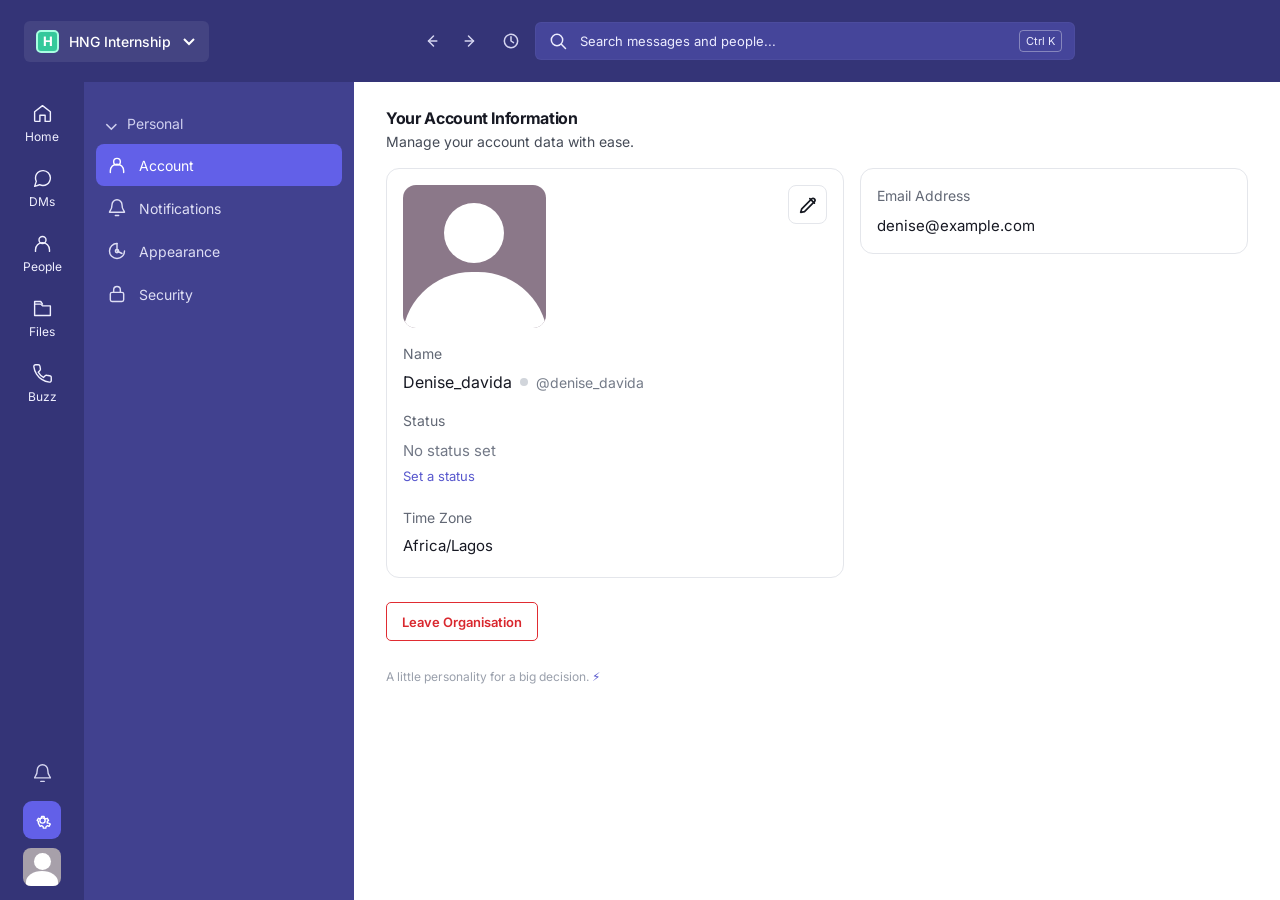
==== index.html @ d16eaf9d "Initial commit" ====
<!doctype html>
<html lang="en">
  <head>
    <meta charset="UTF-8" />
    <meta name="viewport" content="width=device-width, initial-scale=1.0" />
    <meta name="theme-color" content="#343477" />
    <title>Zedu — Account Settings</title>
    <link rel="stylesheet" href="style.css" />
  </head>
  <body>
    <div class="app-shell">
      <header class="topbar">
        <button class="workspace-switch" aria-label="Switch workspace">
          <span class="workspace-mark">H</span>
          <span>HNG Internship</span>
          <svg viewBox="0 0 16 16" aria-hidden="true">
            <path d="m3 6 5 5 5-5" />
          </svg>
        </button>
        <div class="topbar-tools">
          <button class="icon-button history-button" aria-label="Back">
            <svg viewBox="0 0 24 24">
              <path d="m15 18-6-6 6-6" />
              <path d="M9 12h10" />
            </svg>
          </button>
          <button class="icon-button history-button" aria-label="Forward">
            <svg viewBox="0 0 24 24">
              <path d="m9 18 6-6-6-6" />
              <path d="M15 12H5" />
            </svg>
          </button>
          <button
            class="icon-button history-button"
            aria-label="Recent activity"
          >
            <svg viewBox="0 0 24 24">
              <circle cx="12" cy="12" r="8" />
              <path d="M12 7v5l3 2" />
            </svg>
          </button>
          <button class="search-bar" aria-label="Search messages and people">
            <svg viewBox="0 0 24 24" aria-hidden="true">
              <circle cx="10.8" cy="10.8" r="6.8" />
              <path d="m16 16 5 5" />
            </svg>
            <span>Search messages and people...</span><kbd>Ctrl K</kbd>
          </button>
        </div>
      </header>

      <div class="workspace">
        <nav class="rail" aria-label="Main navigation">
          <div class="rail-primary">
            <button class="rail-item">
              <svg viewBox="0 0 24 24">
                <path
                  d="m3 10 9-7 9 7v10a1 1 0 0 1-1 1h-5v-7H9v7H4a1 1 0 0 1-1-1z"
                /></svg
              ><span>Home</span>
            </button>
            <button class="rail-item">
              <svg viewBox="0 0 24 24">
                <path
                  d="M21 11.5a8.4 8.4 0 0 1-.9 3.8 8.5 8.5 0 0 1-7.6 4.7 8.4 8.4 0 0 1-3.8-.9L3 21l1.9-5.7a8.4 8.4 0 0 1-.9-3.8 8.5 8.5 0 0 1 4.7-7.6 8.4 8.4 0 0 1 3.8-.9h.5a8.5 8.5 0 0 1 8 8z"
                /></svg
              ><span>DMs</span>
            </button>
            <button class="rail-item">
              <svg viewBox="0 0 24 24">
                <circle cx="12" cy="8" r="4" />
                <path d="M4 21v-2a8 8 0 0 1 16 0v2" /></svg
              ><span>People</span>
            </button>
            <button class="rail-item">
              <svg viewBox="0 0 24 24">
                <path d="M3 7h7l2 2h9v11H3z" />
                <path d="M3 7V4h7l2 3" /></svg
              ><span>Files</span>
            </button>
            <button class="rail-item">
              <svg viewBox="0 0 24 24">
                <path
                  d="M22 16.9v3a2 2 0 0 1-2.2 2 19.8 19.8 0 0 1-8.6-3.1 19.4 19.4 0 0 1-6-6A19.8 19.8 0 0 1 2.1 4.2 2 2 0 0 1 4.1 2h3a2 2 0 0 1 2 1.7l.5 3a2 2 0 0 1-.6 1.9L7.1 10.5a16 16 0 0 0 6 6l1.9-1.9a2 2 0 0 1 1.9-.6l3 .5a2 2 0 0 1 2.1 2.4z"
                /></svg
              ><span>Buzz</span>
            </button>
          </div>
          <div class="rail-bottom">
            <button class="rail-icon" aria-label="Notifications">
              <svg viewBox="0 0 24 24">
                <path d="M18 8a6 6 0 0 0-12 0c0 7-3 7-3 9h18c0-2-3-2-3-9" />
                <path d="M10 21h4" />
              </svg>
            </button>
            <button class="rail-icon selected" aria-label="Settings">
              <svg viewBox="0 0 24 24">
                <circle cx="12" cy="12" r="3" />
                <path
                  d="m19.4 15 .1.1 1.4 1.1-1.4 2.4-1.7-.7a8 8 0 0 1-1.7 1l-.3 1.8h-2.8l-.3-1.8a8 8 0 0 1-1.7-1l-1.7.7-1.4-2.4L7.3 15a8 8 0 0 1 0-2l-1.4-1.1 1.4-2.4 1.7.7a8 8 0 0 1 1.7-1l.3-1.8h2.8l.3 1.8a8 8 0 0 1 1.7 1l1.7-.7 1.4 2.4-1.4 1.1a8 8 0 0 1-.1 2z"
                />
              </svg>
            </button>
            <button class="rail-avatar" aria-label="Your profile">
              <span class="avatar-head"></span><span class="avatar-body"></span>
            </button>
          </div>
        </nav>

        <aside class="settings-sidebar">
          <div class="settings-category">
            <span class="chevron">⌄</span> Personal
          </div>
          <button class="settings-link active">
            <svg viewBox="0 0 24 24">
              <circle cx="12" cy="8" r="4" />
              <path d="M4 21v-2a8 8 0 0 1 16 0v2" /></svg
            >Account
          </button>
          <button class="settings-link">
            <svg viewBox="0 0 24 24">
              <path d="M18 8a6 6 0 0 0-12 0c0 7-3 7-3 9h18c0-2-3-2-3-9" />
              <path d="M10 21h4" /></svg
            >Notifications
          </button>
          <button class="settings-link">
            <svg viewBox="0 0 24 24">
              <path d="M12 3a9 9 0 1 0 9 9" />
              <path d="M12 3v9l6 3" />
              <circle cx="12" cy="12" r="2" /></svg
            >Appearance
          </button>
          <button class="settings-link">
            <svg viewBox="0 0 24 24">
              <rect x="4" y="10" width="16" height="11" rx="2" />
              <path d="M8 10V7a4 4 0 0 1 8 0v3" /></svg
            >Security
          </button>
        </aside>

        <main class="main-content">
          <div class="page-heading">
            <h1>Your Account Information</h1>
            <p>Manage your account data with ease.</p>
          </div>

          <div class="account-grid">
            <section class="account-card">
              <button class="edit-button" aria-label="Edit profile">
                <svg viewBox="0 0 24 24">
                  <path d="m14 5 5 5" />
                  <path
                    d="M4 20l4.2-.8L19 8.4a2.1 2.1 0 0 0-3-3L5.2 16.2 4 20z"
                  />
                </svg>
              </button>
              <div
                class="profile-placeholder"
                aria-label="Profile picture placeholder"
              >
                <span class="placeholder-head"></span
                ><span class="placeholder-body"></span>
              </div>
              <div class="field-label">Name</div>
              <div class="display-name">
                Denise_davida <span class="status-dot"></span>
                <span class="handle">@denise_davida</span>
              </div>
              <div class="field-label status-label">Status</div>
              <div class="muted-value">No status set</div>
              <button class="text-link">Set a status</button>
              <div class="field-label timezone-label">Time Zone</div>
              <div class="display-value">Africa/Lagos</div>
            </section>
            <section class="email-card">
              <div class="field-label">Email Address</div>
              <div class="display-value">denise@example.com</div>
            </section>
          </div>

          <button class="leave-trigger" id="leaveTrigger">
            Leave Organisation
          </button>
          <p class="prototype-note">
            A little personality for a big decision. <span>⚡</span>
          </p>
        </main>
      </div>
    </div>

    <div class="modal-backdrop" id="leaveBackdrop" hidden>
      <section
        class="leave-modal"
        role="dialog"
        aria-modal="true"
        aria-labelledby="modalTitle"
        aria-describedby="modalDescription"
      >
        <header class="modal-header">
          <h2 id="modalTitle">Leave Organisation</h2>
          <button class="modal-close" id="modalClose" aria-label="Close dialog">
            ×
          </button>
        </header>
        <div class="modal-content">
          <div class="modal-bell-stage">
            <div class="bell-aura"></div>
            <div
              class="bell-character sad"
              id="modalBell"
              aria-label="Sad Zedu bell mascot"
            >
              <span class="bell-arm arm-left"></span>
              <span class="bell-arm arm-right"></span>
              <svg
                class="bell-svg"
                viewBox="0 0 120 124"
                role="img"
                aria-label="Purple bell with a white lightning bolt"
              >
                <defs>
                  <linearGradient id="bellShade" x1="0" y1="0" x2="1" y2="1">
                    <stop offset="0" stop-color="#7775F0" />
                    <stop offset="1" stop-color="#4A49B8" />
                  </linearGradient>
                </defs>
                <path
                  class="bell-body"
                  d="M60 12C41 12 30 26 30 47v17c0 9-6 18-15 24-3 3-1 8 4 8h82c5 0 7-5 4-8-9-6-15-15-15-24V47C90 26 79 12 60 12Z"
                  fill="url(#bellShade)"
                />
                <path
                  d="M46 99h28c-1 10-7 14-14 14s-13-4-14-14Z"
                  fill="#5757CD"
                />
                <path d="m66 28-21 32h15l-6 23 23-35H61Z" fill="#fff" />
                <g class="face">
                  <path
                    class="brow brow-left"
                    d="M38 46q7 0 14-7"
                    fill="none"
                    stroke="#29265C"
                    stroke-width="3.6"
                    stroke-linecap="round"
                  />
                  <path
                    class="brow brow-right"
                    d="M68 39q7 7 14 7"
                    fill="none"
                    stroke="#29265C"
                    stroke-width="3.6"
                    stroke-linecap="round"
                  />
                  <ellipse
                    class="eye eye-left"
                    cx="45"
                    cy="55"
                    rx="6.5"
                    ry="8"
                    fill="#fff"
                  />
                  <ellipse
                    class="eye eye-right"
                    cx="75"
                    cy="55"
                    rx="6.5"
                    ry="8"
                    fill="#fff"
                  />
                  <circle
                    class="pupil pupil-left"
                    cx="46"
                    cy="57"
                    r="3"
                    fill="#29265C"
                  />
                  <circle
                    class="pupil pupil-right"
                    cx="76"
                    cy="57"
                    r="3"
                    fill="#29265C"
                  />
                  <circle cx="47" cy="55" r="1.3" fill="#fff" />
                  <circle cx="77" cy="55" r="1.3" fill="#fff" />
                  <ellipse
                    class="cheek cheek-left"
                    cx="34"
                    cy="65"
                    rx="5.5"
                    ry="3"
                    fill="#F7A4BD"
                    opacity=".85"
                  />
                  <ellipse
                    class="cheek cheek-right"
                    cx="86"
                    cy="65"
                    rx="5.5"
                    ry="3"
                    fill="#F7A4BD"
                    opacity=".85"
                  />
                  <path
                    class="mouth"
                    d="M53 75 Q60 67 67 75"
                    fill="none"
                    stroke="#29265C"
                    stroke-width="3"
                    stroke-linecap="round"
                  />
                  <path
                    class="tear tear-left"
                    d="M35 61q-5 7 0 10 5-3 0-10Z"
                    fill="#8DE2FF"
                    opacity="0"
                  />
                  <path
                    class="tear tear-right"
                    d="M85 61q-5 7 0 10 5-3 0-10Z"
                    fill="#8DE2FF"
                    opacity="0"
                  />
                </g>
              </svg>
            </div>
            <div class="bell-caption" id="bellCaption">
              Wait… don't go just yet? 🥺
            </div>
          </div>
          <p class="confirmation-copy" id="modalDescription">
            Are you sure you want to leave <strong>HNG Internship</strong>? You
            will lose:
          </p>
          <ul class="consequence-list">
            <li>
              <span class="check-circle">✓</span>Access to this organisation.
            </li>
            <li><span class="check-circle">✓</span>All your chats history.</li>
          </ul>
          <div class="warning-note">
            <strong>Note:</strong> This action cannot be undone.
          </div>
        </div>
        <footer class="modal-actions">
          <button class="cancel-button" id="cancelLeave">Cancel</button>
          <button class="confirm-leave-button" id="confirmLeave">
            Leave Organisation
          </button>
        </footer>
      </section>
    </div>

    <div class="celebration" id="celebration" aria-live="polite" hidden>
      <div class="celebration-card">
        <div
          class="celebration-character bell-character happy"
          id="happyBell"
          aria-hidden="true"
        >
          <span class="bell-arm arm-left"></span>
          <span class="bell-arm arm-right"></span>
          <svg class="bell-svg" viewBox="0 0 120 124">
            <path
              class="bell-body"
              d="M60 12C41 12 30 26 30 47v17c0 9-6 18-15 24-3 3-1 8 4 8h82c5 0 7-5 4-8-9-6-15-15-15-24V47C90 26 79 12 60 12Z"
              fill="#5757CD"
            />
            <path d="M46 99h28c-1 10-7 14-14 14s-13-4-14-14Z" fill="#4544A8" />
            <path d="m66 28-21 32h15l-6 23 23-35H61Z" fill="#fff" />
            <g class="face">
              <path
                class="brow brow-left"
                d="M38 48q7-7 14-1"
                fill="none"
                stroke="#29265C"
                stroke-width="3.6"
                stroke-linecap="round"
              />
              <path
                class="brow brow-right"
                d="M68 47q7-6 14 1"
                fill="none"
                stroke="#29265C"
                stroke-width="3.6"
                stroke-linecap="round"
              />
              <path
                class="eye eye-left"
                d="M39 56q6-10 12 0"
                fill="none"
                stroke="#29265C"
                stroke-width="3.8"
                stroke-linecap="round"
              />
              <path
                class="eye eye-right"
                d="M69 56q6-10 12 0"
                fill="none"
                stroke="#29265C"
                stroke-width="3.8"
                stroke-linecap="round"
              />
              <circle cx="34" cy="65" r="4" fill="#F7A4BD" />
              <circle cx="86" cy="65" r="4" fill="#F7A4BD" />
              <path
                class="mouth"
                d="M51 68q9 11 18 0"
                fill="none"
                stroke="#29265C"
                stroke-width="3"
                stroke-linecap="round"
              />
            </g>
          </svg>
        </div>
        <div class="celebration-copy">
          <strong id="celebrationTitle">Phew! You're staying!</strong>
          <span id="celebrationSubtitle"
            >The team (and this tiny bell) is glad. 💜</span
          >
        </div>
        <button
          id="dismissCelebration"
          class="dismiss-celebration"
          aria-label="Dismiss message"
        >
          ×
        </button>
      </div>
      <span class="spark spark-one">✦</span
      ><span class="spark spark-two">✧</span
      ><span class="spark spark-three">✦</span>
    </div>

    <div class="toast" id="demoToast" role="status" hidden>
      <span class="toast-icon">⚡</span>
      <span
        ><strong>Prototype only</strong
        ><small>No organisation changes were made.</small></span
      >
      <button id="dismissToast" aria-label="Dismiss notification">×</button>
    </div>

    <script src="script.js"></script>
  </body>
</html>
---- style.css ----
@import url('https://fonts.googleapis.com/css2?family=Inter:wght@400;500;600;650;700;750&display=swap');

:root {
  --navy: #343477;
  --navy-deep: #29295f;
  --side: #41418f;
  --side-active: #6260e8;
  --purple: #5757cd;
  --ink: #171923;
  --muted: #6b7280;
  --line: #e4e6eb;
  --red: #d9272e;
  --green: #35b77c;
}

* { box-sizing: border-box; }
html, body { min-height: 100%; margin: 0; }

body {
  font-family: Inter, ui-sans-serif, system-ui, -apple-system, "Segoe UI", sans-serif;
  color: var(--ink);
  background: #fff;
  font-size: 14px;
}

button { font: inherit; }
button:focus-visible { outline: 3px solid #a5b4fc; outline-offset: 3px; }

.app-shell {
  min-height: 100vh;
  display: flex;
  flex-direction: column;
  overflow: hidden;
}

.topbar {
  height: 82px;
  flex: 0 0 82px;
  display: flex;
  align-items: center;
  gap: 24px;
  padding: 0 24px;
  background: var(--navy);
  color: white;
}

.workspace-switch {
  display: flex;
  align-items: center;
  gap: 10px;
  border: 0;
  color: #fff;
  background: rgba(255,255,255,.08);
  border-radius: 6px;
  padding: 9px 12px;
  min-width: 172px;
  cursor: pointer;
  font-weight: 500;
}

.workspace-switch svg {
  width: 16px;
  height: 16px;
  margin-left: auto;
  fill: none;
  stroke: currentColor;
  stroke-width: 2;
}

.workspace-mark {
  width: 23px;
  height: 23px;
  display: grid;
  place-items: center;
  background: #35c99b;
  border: 2px solid #a9ffe2;
  color: white;
  border-radius: 5px;
  font-weight: 750;
  font-size: 13px;
}

.topbar-tools {
  flex: 1;
  display: flex;
  align-items: center;
  justify-content: center;
  gap: 12px;
  min-width: 0;
}

.icon-button, .rail-icon {
  border: 0;
  background: transparent;
  color: #d5d5f0;
  display: grid;
  place-items: center;
  cursor: pointer;
}

.icon-button { width: 28px; height: 32px; }

.icon-button svg, .search-bar svg {
  width: 20px;
  height: 20px;
  fill: none;
  stroke: currentColor;
  stroke-width: 1.8;
  stroke-linecap: round;
  stroke-linejoin: round;
}

.search-bar {
  display: flex;
  align-items: center;
  gap: 12px;
  height: 38px;
  width: min(540px, 60vw);
  border: 1px solid rgba(255,255,255,.04);
  background: #45459a;
  color: #ececff;
  border-radius: 6px;
  padding: 0 12px;
  text-align: left;
}

.search-bar span { flex: 1; font-size: 13px; }

kbd {
  border: 1px solid rgba(255,255,255,.35);
  border-radius: 4px;
  padding: 3px 6px;
  font: 11px Inter, sans-serif;
  white-space: nowrap;
}

.workspace {
  min-height: calc(100vh - 82px);
  display: grid;
  grid-template-columns: 84px 270px minmax(0, 1fr);
}

.rail {
  display: flex;
  flex-direction: column;
  justify-content: space-between;
  background: var(--navy);
  color: #fff;
  padding: 10px 12px 14px;
}

.rail-primary { display: flex; flex-direction: column; gap: 4px; }

.rail-item {
  border: 0;
  background: transparent;
  color: #f0f0ff;
  border-radius: 9px;
  min-height: 61px;
  padding: 9px 0 7px;
  display: flex;
  flex-direction: column;
  justify-content: center;
  align-items: center;
  gap: 5px;
  cursor: pointer;
  font-size: 12px;
}

.rail-item:hover, .rail-icon:hover { background: rgba(255,255,255,.08); }

.rail-item svg, .rail-icon svg {
  width: 21px;
  height: 21px;
  fill: none;
  stroke: currentColor;
  stroke-width: 1.6;
  stroke-linecap: round;
  stroke-linejoin: round;
}

.rail-bottom {
  display: flex;
  flex-direction: column;
  align-items: center;
  gap: 9px;
}

.rail-icon { width: 38px; height: 38px; border-radius: 9px; }
.rail-icon.selected { background: #6260e8; color: white; }

.rail-avatar {
  width: 38px;
  height: 38px;
  border: 0;
  border-radius: 8px;
  background: #a7a0aa;
  position: relative;
  overflow: hidden;
  cursor: pointer;
}

.avatar-head {
  position: absolute;
  width: 17px;
  height: 17px;
  border-radius: 50%;
  background: #fff;
  top: 5px;
  left: 11px;
}

.avatar-body {
  position: absolute;
  width: 32px;
  height: 22px;
  border-radius: 50% 50% 0 0;
  background: #fff;
  left: 3px;
  bottom: -7px;
}

.settings-sidebar {
  background: var(--side);
  color: #d7d7f0;
  padding: 30px 12px;
}

.settings-category {
  display: flex;
  align-items: center;
  gap: 8px;
  margin: 3px 8px 12px;
  font-size: 14px;
  color: #d0d0ef;
}

.chevron { font-size: 19px; line-height: 12px; }

.settings-link {
  display: flex;
  align-items: center;
  gap: 12px;
  width: 100%;
  height: 42px;
  padding: 0 11px;
  border: 0;
  border-radius: 8px;
  background: transparent;
  color: #dedef4;
  text-align: left;
  cursor: pointer;
  margin-bottom: 1px;
}

.settings-link svg {
  width: 20px;
  height: 20px;
  fill: none;
  stroke: currentColor;
  stroke-width: 1.7;
  stroke-linecap: round;
  stroke-linejoin: round;
}

.settings-link.active { color: #fff; background: var(--side-active); }
.settings-link:not(.active):hover { background: rgba(255,255,255,.08); }

.main-content {
  position: relative;
  padding: 25px 32px 48px;
  min-width: 0;
  background: #fff;
}

.page-heading { margin-bottom: 18px; }
.page-heading h1 {
  margin: 0 0 4px;
  font-size: 16px;
  line-height: 1.4;
  font-weight: 700;
  letter-spacing: -.35px;
}

.page-heading p { margin: 0; color: #454b57; font-size: 14px; }

.account-grid {
  display: grid;
  grid-template-columns: minmax(320px, 458px) minmax(280px, 1fr);
  gap: 16px;
  align-items: start;
  max-width: 1060px;
}

.account-card, .email-card {
  position: relative;
  border: 1px solid var(--line);
  border-radius: 13px;
  background: #fff;
}

.account-card { min-height: 410px; padding: 16px; }

.edit-button {
  position: absolute;
  top: 16px;
  right: 16px;
  display: grid;
  place-items: center;
  width: 39px;
  height: 39px;
  border: 1px solid var(--line);
  border-radius: 8px;
  background: white;
  cursor: pointer;
}

.edit-button svg {
  width: 22px;
  height: 22px;
  fill: none;
  stroke: #151820;
  stroke-width: 1.8;
  stroke-linecap: round;
  stroke-linejoin: round;
}

.profile-placeholder {
  width: 143px;
  height: 143px;
  position: relative;
  overflow: hidden;
  border-radius: 13px;
  background: #8b7889;
  margin-bottom: 17px;
}

.placeholder-head {
  position: absolute;
  width: 60px;
  height: 60px;
  border-radius: 50%;
  background: white;
  left: 41px;
  top: 18px;
}

.placeholder-body {
  position: absolute;
  width: 146px;
  height: 76px;
  background: white;
  border-radius: 70px 70px 0 0;
  left: -1px;
  top: 87px;
}

.field-label { color: #626875; font-size: 14px; margin-bottom: 10px; }

.display-name {
  display: flex;
  align-items: center;
  gap: 8px;
  font-size: 16px;
  margin-bottom: 20px;
}

.status-dot { width: 8px; height: 8px; border-radius: 50%; background: #d1d5db; }
.handle { color: #747b88; font-size: 14px; }
.status-label { margin-bottom: 12px; }
.muted-value { color: #737987; font-size: 15px; margin-bottom: 7px; }

.text-link {
  color: var(--purple);
  padding: 0;
  border: 0;
  background: transparent;
  cursor: pointer;
  font-size: 13px;
}

.timezone-label { margin-top: 25px; margin-bottom: 10px; }
.display-value { font-size: 15px; }
.email-card { min-height: 86px; padding: 18px 16px; }
.email-card .field-label { margin-bottom: 12px; }

.leave-trigger {
  margin-top: 24px;
  min-height: 39px;
  padding: 0 15px;
  border: 1px solid #e02c32;
  border-radius: 5px;
  background: #fff;
  color: #d9272e;
  font-size: 13px;
  font-weight: 600;
  cursor: pointer;
  transition: background .18s, color .18s, transform .18s;
}

.leave-trigger:hover { background: #fff5f5; transform: translateY(-1px); }
.prototype-note { margin-top: 28px; color: #9aa0ac; font-size: 12px; }
.prototype-note span { color: var(--purple); }

/* Leave confirmation modal */
.modal-backdrop {
  position: fixed;
  inset: 0;
  z-index: 50;
  display: grid;
  place-items: center;
  padding: 20px;
  background: rgba(23, 24, 34, .52);
  animation: backdrop-in .2s ease both;
}

.modal-backdrop[hidden], .celebration[hidden], .toast[hidden] {
  display: none !important;
}

@keyframes backdrop-in { from { opacity: 0; } to { opacity: 1; } }

.leave-modal {
  width: min(578px, 100%);
  border-radius: 9px;
  background: #fff;
  box-shadow: 0 24px 70px rgba(17,24,39,.24);
  overflow: hidden;
  animation: modal-in .32s cubic-bezier(.2,.85,.25,1.15) both;
}

@keyframes modal-in {
  from { opacity: 0; transform: translateY(14px) scale(.97); }
  to { opacity: 1; transform: translateY(0) scale(1); }
}

.modal-header {
  min-height: 61px;
  display: flex;
  align-items: center;
  justify-content: space-between;
  padding: 0 16px;
  border-bottom: 1px solid #e6e7eb;
}

.modal-header h2 { font-size: 18px; letter-spacing: -.6px; margin: 0; font-weight: 700; }

.modal-close {
  display: grid;
  place-items: center;
  width: 26px;
  height: 26px;
  padding: 0;
  border: 1px solid #e0e2e7;
  background: white;
  color: #69707c;
  font-size: 25px;
  font-weight: 300;
  line-height: 1;
  cursor: pointer;
}

.modal-close:hover { background: #f5f5f8; }
.modal-content { padding: 0 24px; }

.modal-bell-stage {
  min-height: 174px;
  display: flex;
  flex-direction: column;
  justify-content: center;
  align-items: center;
  position: relative;
  padding-top: 10px;
}

.bell-aura {
  position: absolute;
  width: 124px;
  height: 100px;
  border-radius: 50%;
  background: radial-gradient(ellipse, rgba(111,108,239,.13), rgba(111,108,239,0) 70%);
}

.bell-character {
  width: 104px;
  height: 112px;
  position: relative;
  z-index: 1;
  transform-origin: 50% 85%;
}

.bell-svg {
  width: 100%;
  height: 100%;
  overflow: visible;
  position: relative;
  z-index: 2;
}

.bell-body { filter: drop-shadow(0 4px 2px rgba(52,49,137,.12)); }

/* Tiny white arms, tucked close to the bell */
.bell-arm {
  position: absolute;
  z-index: 1;
  top: 62px;
  width: 19px;
  height: 12px;
  border-radius: 9px;
  background: #fff;
  border: 1px solid #e6e3ff;
  box-shadow: 0 2px 3px rgba(41,38,92,.1);
}

.arm-left { left: 2px; transform: rotate(26deg); transform-origin: right center; }
.arm-right { right: 2px; transform: rotate(-26deg); transform-origin: left center; }

/* Sad Bellmoji: worried, soft and pleading — never angry */
.bell-character.sad {
  animation:
    sad-enter .72s cubic-bezier(.2,1.5,.45,1) both,
    sad-wobble 3.2s ease-in-out .72s infinite;
}

@keyframes sad-enter {
  0% { transform: translateY(18px) scale(.78) rotate(-5deg); opacity: 0; }
  65% { transform: translateY(-4px) scale(1.04) rotate(3deg); opacity: 1; }
  100% { transform: translateY(0) scale(1) rotate(0); }
}

@keyframes sad-wobble {
  0%, 86%, 100% { transform: rotate(0); }
  89% { transform: rotate(-3deg); }
  92% { transform: rotate(3deg); }
  95% { transform: rotate(-2deg); }
  98% { transform: rotate(1deg); }
}

/* Brows tilt upward toward the middle to create a worried puppy-eye look. */
.sad .brow-left {
  transform: rotate(22deg);
  transform-origin: 45px 45px;
}

.sad .brow-right {
  transform: rotate(-22deg);
  transform-origin: 75px 45px;
}

/* Round, open eyes with a soft downward gaze. */
.sad .eye {
  transform: translateY(2px) scaleY(1.12);
  transform-origin: center;
}

.sad .pupil { transform: translate(-2px, 3px); }

/* SVG path animation is not required: the markup already draws a tiny frown. */
.sad .mouth { stroke-width: 3; }

.sad .tear {
  opacity: .95;
  animation: tear-wiggle 2s ease-in-out infinite;
}

.sad .tear-right { animation-delay: .25s; }

@keyframes tear-wiggle {
  0%, 100% { transform: translateY(0); }
  50% { transform: translateY(3px); }
}

.bell-caption {
  margin-top: -2px;
  color: #7b78bd;
  font-size: 11px;
  font-weight: 600;
  letter-spacing: .15px;
}

.confirmation-copy {
  margin: 0 0 14px;
  font-size: 13px;
  line-height: 1.6;
  color: #242733;
}

.confirmation-copy strong { color: #5c5bb7; font-weight: 500; }

.consequence-list {
  display: flex;
  flex-direction: column;
  gap: 9px;
  list-style: none;
  margin: 0 0 18px;
  padding: 0;
  font-size: 13px;
}

.consequence-list li { display: flex; align-items: center; gap: 9px; }

.check-circle {
  display: inline-grid;
  place-items: center;
  width: 17px;
  height: 17px;
  border: 1.8px solid #36b77e;
  border-radius: 50%;
  color: #36b77e;
  font-weight: 700;
  font-size: 11px;
  flex: 0 0 17px;
}

.warning-note {
  border-top: 1px solid #e6e7eb;
  padding: 13px 0 14px;
  color: #777d88;
  font-size: 12px;
}

.warning-note strong { color: #717784; }

.modal-actions {
  display: flex;
  justify-content: flex-end;
  align-items: center;
  gap: 12px;
  padding: 0 24px 24px;
}

.cancel-button, .confirm-leave-button {
  min-height: 42px;
  border-radius: 6px;
  padding: 0 17px;
  cursor: pointer;
  transition: transform .15s, background .15s;
}

.cancel-button { background: #fff; border: 1px solid #d6d9df; color: #454b56; }
.cancel-button:hover { background: #f7f7fa; }
.confirm-leave-button { background: #d9272e; color: #fff; border: 1px solid #d9272e; font-weight: 600; }
.confirm-leave-button:hover { background: #bb1f26; }
.cancel-button:active, .confirm-leave-button:active { transform: scale(.98); }

/* Happy Bellmoji celebration */
.celebration {
  position: fixed;
  z-index: 40;
  left: 50%;
  bottom: 30px;
  transform: translateX(-50%);
  width: min(440px, calc(100vw - 28px));
  pointer-events: none;
  animation: celebration-arrive .4s cubic-bezier(.2,1.3,.4,1) both;
}

@keyframes celebration-arrive {
  from { opacity: 0; transform: translate(-50%, 22px) scale(.94); }
  to { opacity: 1; transform: translate(-50%, 0) scale(1); }
}

.celebration-card {
  position: relative;
  display: flex;
  align-items: center;
  gap: 15px;
  padding: 13px 38px 13px 15px;
  border: 1px solid #e8e6ff;
  border-radius: 16px;
  background: rgba(255,255,255,.97);
  box-shadow: 0 12px 38px rgba(42,40,100,.2);
  pointer-events: auto;
}

.celebration-character { flex: 0 0 70px; width: 70px; height: 74px; }
.celebration-character .bell-arm { top: 40px; width: 15px; height: 10px; }
.celebration-character .arm-left { left: 0; }
.celebration-character .arm-right { right: 0; }

.bell-character.happy { animation: happy-dance .68s ease-in-out infinite; }

@keyframes happy-dance {
  0%, 100% { transform: rotate(0) translateY(0); }
  18% { transform: rotate(-12deg) translateY(-3px); }
  36% { transform: rotate(12deg) translateY(-7px); }
  54% { transform: rotate(-9deg) translateY(-2px); }
  72% { transform: rotate(9deg) translateY(-5px); }
}

.happy .arm-left { animation: arm-left-cheer .68s ease-in-out infinite; }
.happy .arm-right { animation: arm-right-cheer .68s ease-in-out infinite; }

@keyframes arm-left-cheer {
  0%, 100% { transform: rotate(26deg); }
  50% { transform: rotate(75deg) translateY(-3px); }
}

@keyframes arm-right-cheer {
  0%, 100% { transform: rotate(-26deg); }
  50% { transform: rotate(-75deg) translateY(-3px); }
}

.celebration-copy { display: flex; flex-direction: column; gap: 5px; min-width: 0; }
.celebration-copy strong { color: #38377f; font-size: 15px; }
.celebration-copy span { color: #707587; font-size: 12px; line-height: 1.45; }

.dismiss-celebration {
  position: absolute;
  top: 7px;
  right: 8px;
  width: 25px;
  height: 25px;
  border: 0;
  border-radius: 6px;
  color: #85889a;
  background: transparent;
  font-size: 21px;
  cursor: pointer;
  pointer-events: auto;
}

.dismiss-celebration:hover { background: #f1f0ff; }

.spark {
  position: absolute;
  color: #8a87f4;
  font-size: 22px;
  animation: sparkle 1s ease-in-out infinite;
}

.spark-one { left: 4px; top: -13px; }
.spark-two { left: 68px; top: -8px; animation-delay: .3s; }
.spark-three { right: 18px; top: 0; animation-delay: .55s; }

@keyframes sparkle {
  0%, 100% { opacity: .3; transform: scale(.7) rotate(0); }
  50% { opacity: 1; transform: scale(1.15) rotate(22deg); }
}

/* Safe demo-only confirmation toast */
.toast {
  position: fixed;
  z-index: 60;
  right: 22px;
  bottom: 22px;
  display: flex;
  align-items: center;
  gap: 12px;
  max-width: calc(100vw - 32px);
  padding: 13px 14px;
  background: #fff;
  border: 1px solid #e5e7eb;
  border-radius: 12px;
  box-shadow: 0 8px 28px rgba(20,20,50,.16);
}

.toast-icon {
  display: grid;
  place-items: center;
  width: 34px;
  height: 34px;
  border-radius: 10px;
  background: #f0efff;
  color: var(--purple);
}

.toast span:nth-child(2) { display: flex; flex-direction: column; gap: 3px; }
.toast strong { font-size: 12px; }
.toast small { color: #777d88; font-size: 11px; }

.toast button {
  margin-left: 5px;
  border: 0;
  background: transparent;
  color: #777d88;
  font-size: 20px;
  cursor: pointer;
}

@media (min-width: 1500px) {
  .workspace { grid-template-columns: 84px 270px minmax(0, 1fr); }
  .main-content { padding: 26px 32px 48px; }
}

@media (max-width: 1050px) {
  .workspace { grid-template-columns: 72px 220px minmax(0, 1fr); }
  .rail { padding-left: 8px; padding-right: 8px; }
  .main-content { padding: 25px 22px 40px; }
  .account-grid { grid-template-columns: minmax(280px, 1fr); max-width: 540px; }
  .email-card { order: -1; }
}

@media (max-width: 700px) {
  .topbar { height: 64px; flex-basis: 64px; padding: 0 12px; }
  .workspace-switch { min-width: 0; padding: 8px; gap: 7px; }
  .workspace-switch > span:nth-child(2) { display: none; }
  .topbar-tools { justify-content: flex-end; gap: 3px; }
  .history-button { display: none; }
  .search-bar { width: min(100%, 360px); gap: 7px; }
  .search-bar span { overflow: hidden; white-space: nowrap; text-overflow: ellipsis; font-size: 12px; }
  kbd { display: none; }
  .workspace { min-height: calc(100vh - 64px); grid-template-columns: 58px minmax(0, 1fr); }
  .rail { padding: 8px 6px; }
  .rail-item { font-size: 10px; min-height: 53px; }
  .rail-item svg { width: 19px; height: 19px; }
  .settings-sidebar { display: none; }
  .main-content { padding: 22px 15px 35px; }
  .account-card { min-height: 390px; padding: 14px; }
  .profile-placeholder { width: 122px; height: 122px; }
  .placeholder-head { width: 52px; height: 52px; left: 35px; top: 15px; }
  .placeholder-body { width: 126px; top: 75px; }
  .display-name { flex-wrap: wrap; font-size: 14px; }
  .handle { font-size: 12px; }
  .modal-backdrop { padding: 12px; }
  .modal-header { min-height: 56px; }
  .modal-header h2 { font-size: 16px; }
  .modal-content { padding: 0 17px; }
  .modal-bell-stage { min-height: 155px; }
  .modal-actions { padding: 0 17px 18px; gap: 8px; }
  .cancel-button, .confirm-leave-button { padding: 0 12px; font-size: 12px; }
  .celebration { bottom: 15px; }
}

@media (prefers-reduced-motion: reduce) {
  *, *::before, *::after {
    animation-duration: .01ms !important;
    animation-iteration-count: 1 !important;
    scroll-behavior: auto !important;
    transition-duration: .01ms !important;
  }
}
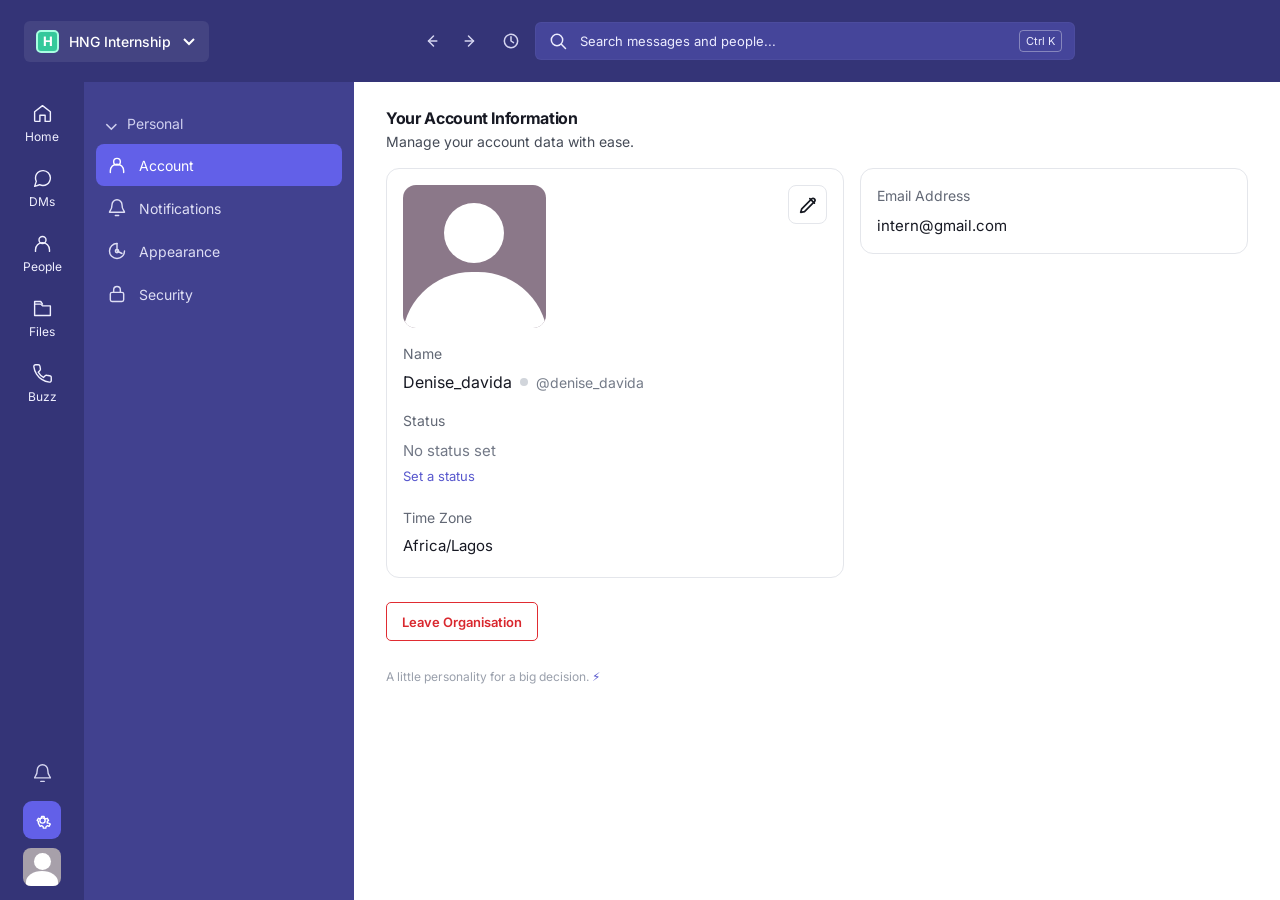
==== commit 20a15969: "feat: add animated Bellmoji leave interaction" ====
--- a/index.html
+++ b/index.html
@@ -174,7 +174,7 @@
             </section>
             <section class="email-card">
               <div class="field-label">Email Address</div>
-              <div class="display-value">denise@example.com</div>
+              <div class="display-value">intern@gmail.com</div>
             </section>
           </div>
 
@@ -188,6 +188,7 @@
       </div>
     </div>
 
+    <!-- Confirmation modal -->
     <div class="modal-backdrop" id="leaveBackdrop" hidden>
       <section
         class="leave-modal"
@@ -210,122 +211,14 @@
               id="modalBell"
               aria-label="Sad Zedu bell mascot"
             >
-              <span class="bell-arm arm-left"></span>
-              <span class="bell-arm arm-right"></span>
-              <svg
-                class="bell-svg"
-                viewBox="0 0 120 124"
-                role="img"
-                aria-label="Purple bell with a white lightning bolt"
-              >
-                <defs>
-                  <linearGradient id="bellShade" x1="0" y1="0" x2="1" y2="1">
-                    <stop offset="0" stop-color="#7775F0" />
-                    <stop offset="1" stop-color="#4A49B8" />
-                  </linearGradient>
-                </defs>
-                <path
-                  class="bell-body"
-                  d="M60 12C41 12 30 26 30 47v17c0 9-6 18-15 24-3 3-1 8 4 8h82c5 0 7-5 4-8-9-6-15-15-15-24V47C90 26 79 12 60 12Z"
-                  fill="url(#bellShade)"
-                />
-                <path
-                  d="M46 99h28c-1 10-7 14-14 14s-13-4-14-14Z"
-                  fill="#5757CD"
-                />
-                <path d="m66 28-21 32h15l-6 23 23-35H61Z" fill="#fff" />
-                <g class="face">
-                  <path
-                    class="brow brow-left"
-                    d="M38 46q7 0 14-7"
-                    fill="none"
-                    stroke="#29265C"
-                    stroke-width="3.6"
-                    stroke-linecap="round"
-                  />
-                  <path
-                    class="brow brow-right"
-                    d="M68 39q7 7 14 7"
-                    fill="none"
-                    stroke="#29265C"
-                    stroke-width="3.6"
-                    stroke-linecap="round"
-                  />
-                  <ellipse
-                    class="eye eye-left"
-                    cx="45"
-                    cy="55"
-                    rx="6.5"
-                    ry="8"
-                    fill="#fff"
-                  />
-                  <ellipse
-                    class="eye eye-right"
-                    cx="75"
-                    cy="55"
-                    rx="6.5"
-                    ry="8"
-                    fill="#fff"
-                  />
-                  <circle
-                    class="pupil pupil-left"
-                    cx="46"
-                    cy="57"
-                    r="3"
-                    fill="#29265C"
-                  />
-                  <circle
-                    class="pupil pupil-right"
-                    cx="76"
-                    cy="57"
-                    r="3"
-                    fill="#29265C"
-                  />
-                  <circle cx="47" cy="55" r="1.3" fill="#fff" />
-                  <circle cx="77" cy="55" r="1.3" fill="#fff" />
-                  <ellipse
-                    class="cheek cheek-left"
-                    cx="34"
-                    cy="65"
-                    rx="5.5"
-                    ry="3"
-                    fill="#F7A4BD"
-                    opacity=".85"
-                  />
-                  <ellipse
-                    class="cheek cheek-right"
-                    cx="86"
-                    cy="65"
-                    rx="5.5"
-                    ry="3"
-                    fill="#F7A4BD"
-                    opacity=".85"
-                  />
-                  <path
-                    class="mouth"
-                    d="M53 75 Q60 67 67 75"
-                    fill="none"
-                    stroke="#29265C"
-                    stroke-width="3"
-                    stroke-linecap="round"
-                  />
-                  <path
-                    class="tear tear-left"
-                    d="M35 61q-5 7 0 10 5-3 0-10Z"
-                    fill="#8DE2FF"
-                    opacity="0"
-                  />
-                  <path
-                    class="tear tear-right"
-                    d="M85 61q-5 7 0 10 5-3 0-10Z"
-                    fill="#8DE2FF"
-                    opacity="0"
-                  />
-                </g>
-              </svg>
+              <img
+                class="bell-image sad-bell-image"
+                src="sad-bellmoji.png"
+                alt=""
+              />
             </div>
             <div class="bell-caption" id="bellCaption">
-              Wait… don't go just yet? 🥺
+              A tiny bell with big feelings.
             </div>
           </div>
           <p class="confirmation-copy" id="modalDescription">
@@ -351,6 +244,7 @@
       </section>
     </div>
 
+    <!-- Centred happy Bellmoji celebration -->
     <div class="celebration" id="celebration" aria-live="polite" hidden>
       <div class="celebration-card">
         <div
@@ -358,61 +252,11 @@
           id="happyBell"
           aria-hidden="true"
         >
-          <span class="bell-arm arm-left"></span>
-          <span class="bell-arm arm-right"></span>
-          <svg class="bell-svg" viewBox="0 0 120 124">
-            <path
-              class="bell-body"
-              d="M60 12C41 12 30 26 30 47v17c0 9-6 18-15 24-3 3-1 8 4 8h82c5 0 7-5 4-8-9-6-15-15-15-24V47C90 26 79 12 60 12Z"
-              fill="#5757CD"
-            />
-            <path d="M46 99h28c-1 10-7 14-14 14s-13-4-14-14Z" fill="#4544A8" />
-            <path d="m66 28-21 32h15l-6 23 23-35H61Z" fill="#fff" />
-            <g class="face">
-              <path
-                class="brow brow-left"
-                d="M38 48q7-7 14-1"
-                fill="none"
-                stroke="#29265C"
-                stroke-width="3.6"
-                stroke-linecap="round"
-              />
-              <path
-                class="brow brow-right"
-                d="M68 47q7-6 14 1"
-                fill="none"
-                stroke="#29265C"
-                stroke-width="3.6"
-                stroke-linecap="round"
-              />
-              <path
-                class="eye eye-left"
-                d="M39 56q6-10 12 0"
-                fill="none"
-                stroke="#29265C"
-                stroke-width="3.8"
-                stroke-linecap="round"
-              />
-              <path
-                class="eye eye-right"
-                d="M69 56q6-10 12 0"
-                fill="none"
-                stroke="#29265C"
-                stroke-width="3.8"
-                stroke-linecap="round"
-              />
-              <circle cx="34" cy="65" r="4" fill="#F7A4BD" />
-              <circle cx="86" cy="65" r="4" fill="#F7A4BD" />
-              <path
-                class="mouth"
-                d="M51 68q9 11 18 0"
-                fill="none"
-                stroke="#29265C"
-                stroke-width="3"
-                stroke-linecap="round"
-              />
-            </g>
-          </svg>
+          <img
+            class="bell-image happy-bell-image"
+            src="happy-bellmoji.png"
+            alt=""
+          />
         </div>
         <div class="celebration-copy">
           <strong id="celebrationTitle">Phew! You're staying!</strong>
@@ -433,6 +277,7 @@
       ><span class="spark spark-three">✦</span>
     </div>
 
+    <!-- Safe demo-only confirmation after the destructive-looking action -->
     <div class="toast" id="demoToast" role="status" hidden>
       <span class="toast-icon">⚡</span>
       <span
--- a/style.css
+++ b/style.css
@@ -1,4 +1,3 @@
-
 @import url('https://fonts.googleapis.com/css2?family=Inter:wght@400;500;600;650;700;750&display=swap');
 
 :root {
@@ -13,777 +12,134 @@
   --red: #d9272e;
   --green: #35b77c;
 }
-
 * { box-sizing: border-box; }
 html, body { min-height: 100%; margin: 0; }
-
-body {
-  font-family: Inter, ui-sans-serif, system-ui, -apple-system, "Segoe UI", sans-serif;
-  color: var(--ink);
-  background: #fff;
-  font-size: 14px;
-}
-
+body { font-family: Inter, ui-sans-serif, system-ui, -apple-system, "Segoe UI", sans-serif; color: var(--ink); background: #fff; font-size: 14px; }
 button { font: inherit; }
 button:focus-visible { outline: 3px solid #a5b4fc; outline-offset: 3px; }
-
-.app-shell {
-  min-height: 100vh;
-  display: flex;
-  flex-direction: column;
-  overflow: hidden;
-}
-
-.topbar {
-  height: 82px;
-  flex: 0 0 82px;
-  display: flex;
-  align-items: center;
-  gap: 24px;
-  padding: 0 24px;
-  background: var(--navy);
-  color: white;
-}
-
-.workspace-switch {
-  display: flex;
-  align-items: center;
-  gap: 10px;
-  border: 0;
-  color: #fff;
-  background: rgba(255,255,255,.08);
-  border-radius: 6px;
-  padding: 9px 12px;
-  min-width: 172px;
-  cursor: pointer;
-  font-weight: 500;
-}
-
-.workspace-switch svg {
-  width: 16px;
-  height: 16px;
-  margin-left: auto;
-  fill: none;
-  stroke: currentColor;
-  stroke-width: 2;
-}
-
-.workspace-mark {
-  width: 23px;
-  height: 23px;
-  display: grid;
-  place-items: center;
-  background: #35c99b;
-  border: 2px solid #a9ffe2;
-  color: white;
-  border-radius: 5px;
-  font-weight: 750;
-  font-size: 13px;
-}
-
-.topbar-tools {
-  flex: 1;
-  display: flex;
-  align-items: center;
-  justify-content: center;
-  gap: 12px;
-  min-width: 0;
-}
-
-.icon-button, .rail-icon {
-  border: 0;
-  background: transparent;
-  color: #d5d5f0;
-  display: grid;
-  place-items: center;
-  cursor: pointer;
-}
-
+.app-shell { min-height: 100vh; display: flex; flex-direction: column; overflow: hidden; }
+.topbar { height: 82px; flex: 0 0 82px; display: flex; align-items: center; gap: 24px; padding: 0 24px; background: var(--navy); color: white; }
+.workspace-switch { display: flex; align-items: center; gap: 10px; border: 0; color: #fff; background: rgba(255,255,255,.08); border-radius: 6px; padding: 9px 12px; min-width: 172px; cursor: pointer; font-weight: 500; }
+.workspace-switch svg { width: 16px; height: 16px; margin-left: auto; fill: none; stroke: currentColor; stroke-width: 2; }
+.workspace-mark { width: 23px; height: 23px; display: grid; place-items: center; background: #35c99b; border: 2px solid #a9ffe2; color: white; border-radius: 5px; font-weight: 750; font-size: 13px; }
+.topbar-tools { flex: 1; display: flex; align-items: center; justify-content: center; gap: 12px; min-width: 0; }
+.icon-button, .rail-icon { border: 0; background: transparent; color: #d5d5f0; display: grid; place-items: center; cursor: pointer; }
 .icon-button { width: 28px; height: 32px; }
-
-.icon-button svg, .search-bar svg {
-  width: 20px;
-  height: 20px;
-  fill: none;
-  stroke: currentColor;
-  stroke-width: 1.8;
-  stroke-linecap: round;
-  stroke-linejoin: round;
-}
-
-.search-bar {
-  display: flex;
-  align-items: center;
-  gap: 12px;
-  height: 38px;
-  width: min(540px, 60vw);
-  border: 1px solid rgba(255,255,255,.04);
-  background: #45459a;
-  color: #ececff;
-  border-radius: 6px;
-  padding: 0 12px;
-  text-align: left;
-}
-
+.icon-button svg, .search-bar svg { width: 20px; height: 20px; fill: none; stroke: currentColor; stroke-width: 1.8; stroke-linecap: round; stroke-linejoin: round; }
+.search-bar { display: flex; align-items: center; gap: 12px; height: 38px; width: min(540px, 60vw); border: 1px solid rgba(255,255,255,.04); background: #45459a; color: #ececff; border-radius: 6px; padding: 0 12px; text-align: left; }
 .search-bar span { flex: 1; font-size: 13px; }
-
-kbd {
-  border: 1px solid rgba(255,255,255,.35);
-  border-radius: 4px;
-  padding: 3px 6px;
-  font: 11px Inter, sans-serif;
-  white-space: nowrap;
-}
-
-.workspace {
-  min-height: calc(100vh - 82px);
-  display: grid;
-  grid-template-columns: 84px 270px minmax(0, 1fr);
-}
-
-.rail {
-  display: flex;
-  flex-direction: column;
-  justify-content: space-between;
-  background: var(--navy);
-  color: #fff;
-  padding: 10px 12px 14px;
-}
-
+kbd { border: 1px solid rgba(255,255,255,.35); border-radius: 4px; padding: 3px 6px; font: 11px Inter, sans-serif; white-space: nowrap; }
+.workspace { min-height: calc(100vh - 82px); display: grid; grid-template-columns: 84px 270px minmax(0, 1fr); }
+.rail { display: flex; flex-direction: column; justify-content: space-between; background: var(--navy); color: #fff; padding: 10px 12px 14px; }
 .rail-primary { display: flex; flex-direction: column; gap: 4px; }
-
-.rail-item {
-  border: 0;
-  background: transparent;
-  color: #f0f0ff;
-  border-radius: 9px;
-  min-height: 61px;
-  padding: 9px 0 7px;
-  display: flex;
-  flex-direction: column;
-  justify-content: center;
-  align-items: center;
-  gap: 5px;
-  cursor: pointer;
-  font-size: 12px;
-}
-
+.rail-item { border: 0; background: transparent; color: #f0f0ff; border-radius: 9px; min-height: 61px; padding: 9px 0 7px; display: flex; flex-direction: column; justify-content: center; align-items: center; gap: 5px; cursor: pointer; font-size: 12px; }
 .rail-item:hover, .rail-icon:hover { background: rgba(255,255,255,.08); }
-
-.rail-item svg, .rail-icon svg {
-  width: 21px;
-  height: 21px;
-  fill: none;
-  stroke: currentColor;
-  stroke-width: 1.6;
-  stroke-linecap: round;
-  stroke-linejoin: round;
-}
-
-.rail-bottom {
-  display: flex;
-  flex-direction: column;
-  align-items: center;
-  gap: 9px;
-}
-
+.rail-item svg, .rail-icon svg { width: 21px; height: 21px; fill: none; stroke: currentColor; stroke-width: 1.6; stroke-linecap: round; stroke-linejoin: round; }
+.rail-bottom { display: flex; flex-direction: column; align-items: center; gap: 9px; }
 .rail-icon { width: 38px; height: 38px; border-radius: 9px; }
 .rail-icon.selected { background: #6260e8; color: white; }
-
-.rail-avatar {
-  width: 38px;
-  height: 38px;
-  border: 0;
-  border-radius: 8px;
-  background: #a7a0aa;
-  position: relative;
-  overflow: hidden;
-  cursor: pointer;
-}
-
-.avatar-head {
-  position: absolute;
-  width: 17px;
-  height: 17px;
-  border-radius: 50%;
-  background: #fff;
-  top: 5px;
-  left: 11px;
-}
-
-.avatar-body {
-  position: absolute;
-  width: 32px;
-  height: 22px;
-  border-radius: 50% 50% 0 0;
-  background: #fff;
-  left: 3px;
-  bottom: -7px;
-}
-
-.settings-sidebar {
-  background: var(--side);
-  color: #d7d7f0;
-  padding: 30px 12px;
-}
-
-.settings-category {
-  display: flex;
-  align-items: center;
-  gap: 8px;
-  margin: 3px 8px 12px;
-  font-size: 14px;
-  color: #d0d0ef;
-}
-
+.rail-avatar { width: 38px; height: 38px; border: 0; border-radius: 8px; background: #a7a0aa; position: relative; overflow: hidden; cursor: pointer; }
+.avatar-head { position: absolute; width: 17px; height: 17px; border-radius: 50%; background: #fff; top: 5px; left: 11px; }
+.avatar-body { position: absolute; width: 32px; height: 22px; border-radius: 50% 50% 0 0; background: #fff; left: 3px; bottom: -7px; }
+.settings-sidebar { background: var(--side); color: #d7d7f0; padding: 30px 12px; }
+.settings-category { display: flex; align-items: center; gap: 8px; margin: 3px 8px 12px; font-size: 14px; color: #d0d0ef; }
 .chevron { font-size: 19px; line-height: 12px; }
-
-.settings-link {
-  display: flex;
-  align-items: center;
-  gap: 12px;
-  width: 100%;
-  height: 42px;
-  padding: 0 11px;
-  border: 0;
-  border-radius: 8px;
-  background: transparent;
-  color: #dedef4;
-  text-align: left;
-  cursor: pointer;
-  margin-bottom: 1px;
-}
-
-.settings-link svg {
-  width: 20px;
-  height: 20px;
-  fill: none;
-  stroke: currentColor;
-  stroke-width: 1.7;
-  stroke-linecap: round;
-  stroke-linejoin: round;
-}
-
+.settings-link { display: flex; align-items: center; gap: 12px; width: 100%; height: 42px; padding: 0 11px; border: 0; border-radius: 8px; background: transparent; color: #dedef4; text-align: left; cursor: pointer; margin-bottom: 1px; }
+.settings-link svg { width: 20px; height: 20px; fill: none; stroke: currentColor; stroke-width: 1.7; stroke-linecap: round; stroke-linejoin: round; }
 .settings-link.active { color: #fff; background: var(--side-active); }
 .settings-link:not(.active):hover { background: rgba(255,255,255,.08); }
-
-.main-content {
-  position: relative;
-  padding: 25px 32px 48px;
-  min-width: 0;
-  background: #fff;
-}
-
+.main-content { position: relative; padding: 25px 32px 48px; min-width: 0; background: #fff; }
 .page-heading { margin-bottom: 18px; }
-.page-heading h1 {
-  margin: 0 0 4px;
-  font-size: 16px;
-  line-height: 1.4;
-  font-weight: 700;
-  letter-spacing: -.35px;
-}
-
+.page-heading h1 { margin: 0 0 4px; font-size: 16px; line-height: 1.4; font-weight: 700; letter-spacing: -.35px; }
 .page-heading p { margin: 0; color: #454b57; font-size: 14px; }
-
-.account-grid {
-  display: grid;
-  grid-template-columns: minmax(320px, 458px) minmax(280px, 1fr);
-  gap: 16px;
-  align-items: start;
-  max-width: 1060px;
-}
-
-.account-card, .email-card {
-  position: relative;
-  border: 1px solid var(--line);
-  border-radius: 13px;
-  background: #fff;
-}
-
+.account-grid { display: grid; grid-template-columns: minmax(320px, 458px) minmax(280px, 1fr); gap: 16px; align-items: start; max-width: 1060px; }
+.account-card, .email-card { position: relative; border: 1px solid var(--line); border-radius: 13px; background: #fff; }
 .account-card { min-height: 410px; padding: 16px; }
-
-.edit-button {
-  position: absolute;
-  top: 16px;
-  right: 16px;
-  display: grid;
-  place-items: center;
-  width: 39px;
-  height: 39px;
-  border: 1px solid var(--line);
-  border-radius: 8px;
-  background: white;
-  cursor: pointer;
-}
-
-.edit-button svg {
-  width: 22px;
-  height: 22px;
-  fill: none;
-  stroke: #151820;
-  stroke-width: 1.8;
-  stroke-linecap: round;
-  stroke-linejoin: round;
-}
-
-.profile-placeholder {
-  width: 143px;
-  height: 143px;
-  position: relative;
-  overflow: hidden;
-  border-radius: 13px;
-  background: #8b7889;
-  margin-bottom: 17px;
-}
-
-.placeholder-head {
-  position: absolute;
-  width: 60px;
-  height: 60px;
-  border-radius: 50%;
-  background: white;
-  left: 41px;
-  top: 18px;
-}
-
-.placeholder-body {
-  position: absolute;
-  width: 146px;
-  height: 76px;
-  background: white;
-  border-radius: 70px 70px 0 0;
-  left: -1px;
-  top: 87px;
-}
-
+.edit-button { position: absolute; top: 16px; right: 16px; display: grid; place-items: center; width: 39px; height: 39px; border: 1px solid var(--line); border-radius: 8px; background: white; cursor: pointer; }
+.edit-button svg { width: 22px; height: 22px; fill: none; stroke: #151820; stroke-width: 1.8; stroke-linecap: round; stroke-linejoin: round; }
+.profile-placeholder { width: 143px; height: 143px; position: relative; overflow: hidden; border-radius: 13px; background: #8b7889; margin-bottom: 17px; }
+.placeholder-head { position: absolute; width: 60px; height: 60px; border-radius: 50%; background: white; left: 41px; top: 18px; }
+.placeholder-body { position: absolute; width: 146px; height: 76px; background: white; border-radius: 70px 70px 0 0; left: -1px; top: 87px; }
 .field-label { color: #626875; font-size: 14px; margin-bottom: 10px; }
-
-.display-name {
-  display: flex;
-  align-items: center;
-  gap: 8px;
-  font-size: 16px;
-  margin-bottom: 20px;
-}
-
+.display-name { display: flex; align-items: center; gap: 8px; font-size: 16px; margin-bottom: 20px; }
 .status-dot { width: 8px; height: 8px; border-radius: 50%; background: #d1d5db; }
 .handle { color: #747b88; font-size: 14px; }
 .status-label { margin-bottom: 12px; }
 .muted-value { color: #737987; font-size: 15px; margin-bottom: 7px; }
-
-.text-link {
-  color: var(--purple);
-  padding: 0;
-  border: 0;
-  background: transparent;
-  cursor: pointer;
-  font-size: 13px;
-}
-
+.text-link { color: var(--purple); padding: 0; border: 0; background: transparent; cursor: pointer; font-size: 13px; }
 .timezone-label { margin-top: 25px; margin-bottom: 10px; }
 .display-value { font-size: 15px; }
 .email-card { min-height: 86px; padding: 18px 16px; }
 .email-card .field-label { margin-bottom: 12px; }
-
-.leave-trigger {
-  margin-top: 24px;
-  min-height: 39px;
-  padding: 0 15px;
-  border: 1px solid #e02c32;
-  border-radius: 5px;
-  background: #fff;
-  color: #d9272e;
-  font-size: 13px;
-  font-weight: 600;
-  cursor: pointer;
-  transition: background .18s, color .18s, transform .18s;
-}
-
+.leave-trigger { margin-top: 24px; min-height: 39px; padding: 0 15px; border: 1px solid #e02c32; border-radius: 5px; background: #fff; color: #d9272e; font-size: 13px; font-weight: 600; cursor: pointer; transition: background .18s, color .18s, transform .18s; }
 .leave-trigger:hover { background: #fff5f5; transform: translateY(-1px); }
 .prototype-note { margin-top: 28px; color: #9aa0ac; font-size: 12px; }
 .prototype-note span { color: var(--purple); }
 
-/* Leave confirmation modal */
-.modal-backdrop {
-  position: fixed;
-  inset: 0;
-  z-index: 50;
-  display: grid;
-  place-items: center;
-  padding: 20px;
-  background: rgba(23, 24, 34, .52);
-  animation: backdrop-in .2s ease both;
-}
-
-.modal-backdrop[hidden], .celebration[hidden], .toast[hidden] {
-  display: none !important;
-}
-
+/* Leave modal */
+.modal-backdrop { position: fixed; inset: 0; z-index: 50; display: grid; place-items: center; padding: 20px; background: rgba(23, 24, 34, .52); animation: backdrop-in .2s ease both; }
+.modal-backdrop[hidden], .celebration[hidden], .toast[hidden] { display: none !important; }
 @keyframes backdrop-in { from { opacity: 0; } to { opacity: 1; } }
-
-.leave-modal {
-  width: min(578px, 100%);
-  border-radius: 9px;
-  background: #fff;
-  box-shadow: 0 24px 70px rgba(17,24,39,.24);
-  overflow: hidden;
-  animation: modal-in .32s cubic-bezier(.2,.85,.25,1.15) both;
-}
-
-@keyframes modal-in {
-  from { opacity: 0; transform: translateY(14px) scale(.97); }
-  to { opacity: 1; transform: translateY(0) scale(1); }
-}
-
-.modal-header {
-  min-height: 61px;
-  display: flex;
-  align-items: center;
-  justify-content: space-between;
-  padding: 0 16px;
-  border-bottom: 1px solid #e6e7eb;
-}
-
+.leave-modal { width: min(578px, 100%); border-radius: 9px; background: #fff; box-shadow: 0 24px 70px rgba(17,24,39,.24); overflow: hidden; animation: modal-in .32s cubic-bezier(.2,.85,.25,1.15) both; }
+@keyframes modal-in { from { opacity: 0; transform: translateY(14px) scale(.97); } to { opacity: 1; transform: translateY(0) scale(1); } }
+.modal-header { min-height: 61px; display: flex; align-items: center; justify-content: space-between; padding: 0 16px; border-bottom: 1px solid #e6e7eb; }
 .modal-header h2 { font-size: 18px; letter-spacing: -.6px; margin: 0; font-weight: 700; }
-
-.modal-close {
-  display: grid;
-  place-items: center;
-  width: 26px;
-  height: 26px;
-  padding: 0;
-  border: 1px solid #e0e2e7;
-  background: white;
-  color: #69707c;
-  font-size: 25px;
-  font-weight: 300;
-  line-height: 1;
-  cursor: pointer;
-}
-
+.modal-close { display: grid; place-items: center; width: 26px; height: 26px; padding: 0; border: 1px solid #e0e2e7; background: white; color: #69707c; font-size: 25px; font-weight: 300; line-height: 1; cursor: pointer; }
 .modal-close:hover { background: #f5f5f8; }
 .modal-content { padding: 0 24px; }
-
-.modal-bell-stage {
-  min-height: 174px;
-  display: flex;
-  flex-direction: column;
-  justify-content: center;
-  align-items: center;
-  position: relative;
-  padding-top: 10px;
-}
-
-.bell-aura {
-  position: absolute;
-  width: 124px;
-  height: 100px;
-  border-radius: 50%;
-  background: radial-gradient(ellipse, rgba(111,108,239,.13), rgba(111,108,239,0) 70%);
-}
-
-.bell-character {
-  width: 104px;
-  height: 112px;
-  position: relative;
-  z-index: 1;
-  transform-origin: 50% 85%;
-}
-
-.bell-svg {
-  width: 100%;
-  height: 100%;
-  overflow: visible;
-  position: relative;
-  z-index: 2;
-}
-
-.bell-body { filter: drop-shadow(0 4px 2px rgba(52,49,137,.12)); }
-
-/* Tiny white arms, tucked close to the bell */
-.bell-arm {
-  position: absolute;
-  z-index: 1;
-  top: 62px;
-  width: 19px;
-  height: 12px;
-  border-radius: 9px;
-  background: #fff;
-  border: 1px solid #e6e3ff;
-  box-shadow: 0 2px 3px rgba(41,38,92,.1);
-}
-
-.arm-left { left: 2px; transform: rotate(26deg); transform-origin: right center; }
-.arm-right { right: 2px; transform: rotate(-26deg); transform-origin: left center; }
-
-/* Sad Bellmoji: worried, soft and pleading — never angry */
-.bell-character.sad {
-  animation:
-    sad-enter .72s cubic-bezier(.2,1.5,.45,1) both,
-    sad-wobble 3.2s ease-in-out .72s infinite;
-}
-
-@keyframes sad-enter {
-  0% { transform: translateY(18px) scale(.78) rotate(-5deg); opacity: 0; }
-  65% { transform: translateY(-4px) scale(1.04) rotate(3deg); opacity: 1; }
-  100% { transform: translateY(0) scale(1) rotate(0); }
-}
-
-@keyframes sad-wobble {
-  0%, 86%, 100% { transform: rotate(0); }
-  89% { transform: rotate(-3deg); }
-  92% { transform: rotate(3deg); }
-  95% { transform: rotate(-2deg); }
-  98% { transform: rotate(1deg); }
-}
-
-/* Brows tilt upward toward the middle to create a worried puppy-eye look. */
-.sad .brow-left {
-  transform: rotate(22deg);
-  transform-origin: 45px 45px;
-}
-
-.sad .brow-right {
-  transform: rotate(-22deg);
-  transform-origin: 75px 45px;
-}
-
-/* Round, open eyes with a soft downward gaze. */
-.sad .eye {
-  transform: translateY(2px) scaleY(1.12);
-  transform-origin: center;
-}
-
-.sad .pupil { transform: translate(-2px, 3px); }
-
-/* SVG path animation is not required: the markup already draws a tiny frown. */
-.sad .mouth { stroke-width: 3; }
-
-.sad .tear {
-  opacity: .95;
-  animation: tear-wiggle 2s ease-in-out infinite;
-}
-
-.sad .tear-right { animation-delay: .25s; }
-
-@keyframes tear-wiggle {
-  0%, 100% { transform: translateY(0); }
-  50% { transform: translateY(3px); }
-}
-
-.bell-caption {
-  margin-top: -2px;
-  color: #7b78bd;
-  font-size: 11px;
-  font-weight: 600;
-  letter-spacing: .15px;
-}
-
-.confirmation-copy {
-  margin: 0 0 14px;
-  font-size: 13px;
-  line-height: 1.6;
-  color: #242733;
-}
-
+.modal-bell-stage { min-height: 174px; display: flex; flex-direction: column; justify-content: center; align-items: center; position: relative; padding-top: 10px; }
+.bell-aura { position: absolute; width: 124px; height: 100px; border-radius: 50%; background: radial-gradient(ellipse, rgba(111,108,239,.13), rgba(111,108,239,0) 70%); }
+.bell-character { width: 104px; height: 112px; position: relative; z-index: 1; transform-origin: 50% 85%; }
+.bell-image { display: block; width: 100%; height: 100%; object-fit: contain; position: relative; z-index: 2; user-select: none; -webkit-user-drag: none; }
+.bell-character.sad { animation: sad-enter .65s cubic-bezier(.2,1.5,.45,1) both, sad-pulse 2.2s ease-in-out .65s infinite; }
+@keyframes sad-enter { 0% { transform: translateY(14px) scale(.82); opacity: 0; } 68% { transform: translateY(-3px) scale(1.04); opacity: 1; } 100% { transform: translateY(0) scale(1); } }
+@keyframes sad-pulse { 0%, 100% { transform: scale(1); } 50% { transform: scale(1.035); } }
+.bell-caption { margin-top: -2px; color: #7b78bd; font-size: 11px; font-weight: 600; letter-spacing: .15px; }
+.confirmation-copy { margin: 0 0 14px; font-size: 13px; line-height: 1.6; color: #242733; }
 .confirmation-copy strong { color: #5c5bb7; font-weight: 500; }
-
-.consequence-list {
-  display: flex;
-  flex-direction: column;
-  gap: 9px;
-  list-style: none;
-  margin: 0 0 18px;
-  padding: 0;
-  font-size: 13px;
-}
-
+.consequence-list { display: flex; flex-direction: column; gap: 9px; list-style: none; margin: 0 0 18px; padding: 0; font-size: 13px; }
 .consequence-list li { display: flex; align-items: center; gap: 9px; }
-
-.check-circle {
-  display: inline-grid;
-  place-items: center;
-  width: 17px;
-  height: 17px;
-  border: 1.8px solid #36b77e;
-  border-radius: 50%;
-  color: #36b77e;
-  font-weight: 700;
-  font-size: 11px;
-  flex: 0 0 17px;
-}
-
-.warning-note {
-  border-top: 1px solid #e6e7eb;
-  padding: 13px 0 14px;
-  color: #777d88;
-  font-size: 12px;
-}
-
+.check-circle { display: inline-grid; place-items: center; width: 17px; height: 17px; border: 1.8px solid #36b77e; border-radius: 50%; color: #36b77e; font-weight: 700; font-size: 11px; flex: 0 0 17px; }
+.warning-note { border-top: 1px solid #e6e7eb; padding: 13px 0 14px; color: #777d88; font-size: 12px; }
 .warning-note strong { color: #717784; }
-
-.modal-actions {
-  display: flex;
-  justify-content: flex-end;
-  align-items: center;
-  gap: 12px;
-  padding: 0 24px 24px;
-}
-
-.cancel-button, .confirm-leave-button {
-  min-height: 42px;
-  border-radius: 6px;
-  padding: 0 17px;
-  cursor: pointer;
-  transition: transform .15s, background .15s;
-}
-
+.modal-actions { display: flex; justify-content: flex-end; align-items: center; gap: 12px; padding: 0 24px 24px; }
+.cancel-button, .confirm-leave-button { min-height: 42px; border-radius: 6px; padding: 0 17px; cursor: pointer; transition: transform .15s, background .15s; }
 .cancel-button { background: #fff; border: 1px solid #d6d9df; color: #454b56; }
 .cancel-button:hover { background: #f7f7fa; }
 .confirm-leave-button { background: #d9272e; color: #fff; border: 1px solid #d9272e; font-weight: 600; }
 .confirm-leave-button:hover { background: #bb1f26; }
 .cancel-button:active, .confirm-leave-button:active { transform: scale(.98); }
 
-/* Happy Bellmoji celebration */
-.celebration {
-  position: fixed;
-  z-index: 40;
-  left: 50%;
-  bottom: 30px;
-  transform: translateX(-50%);
-  width: min(440px, calc(100vw - 28px));
-  pointer-events: none;
-  animation: celebration-arrive .4s cubic-bezier(.2,1.3,.4,1) both;
-}
-
-@keyframes celebration-arrive {
-  from { opacity: 0; transform: translate(-50%, 22px) scale(.94); }
-  to { opacity: 1; transform: translate(-50%, 0) scale(1); }
-}
-
-.celebration-card {
-  position: relative;
-  display: flex;
-  align-items: center;
-  gap: 15px;
-  padding: 13px 38px 13px 15px;
-  border: 1px solid #e8e6ff;
-  border-radius: 16px;
-  background: rgba(255,255,255,.97);
-  box-shadow: 0 12px 38px rgba(42,40,100,.2);
-  pointer-events: auto;
-}
-
-.celebration-character { flex: 0 0 70px; width: 70px; height: 74px; }
-.celebration-character .bell-arm { top: 40px; width: 15px; height: 10px; }
-.celebration-character .arm-left { left: 0; }
-.celebration-character .arm-right { right: 0; }
-
-.bell-character.happy { animation: happy-dance .68s ease-in-out infinite; }
-
-@keyframes happy-dance {
-  0%, 100% { transform: rotate(0) translateY(0); }
-  18% { transform: rotate(-12deg) translateY(-3px); }
-  36% { transform: rotate(12deg) translateY(-7px); }
-  54% { transform: rotate(-9deg) translateY(-2px); }
-  72% { transform: rotate(9deg) translateY(-5px); }
-}
-
-.happy .arm-left { animation: arm-left-cheer .68s ease-in-out infinite; }
-.happy .arm-right { animation: arm-right-cheer .68s ease-in-out infinite; }
-
-@keyframes arm-left-cheer {
-  0%, 100% { transform: rotate(26deg); }
-  50% { transform: rotate(75deg) translateY(-3px); }
-}
-
-@keyframes arm-right-cheer {
-  0%, 100% { transform: rotate(-26deg); }
-  50% { transform: rotate(-75deg) translateY(-3px); }
-}
-
-.celebration-copy { display: flex; flex-direction: column; gap: 5px; min-width: 0; }
-.celebration-copy strong { color: #38377f; font-size: 15px; }
-.celebration-copy span { color: #707587; font-size: 12px; line-height: 1.45; }
-
-.dismiss-celebration {
-  position: absolute;
-  top: 7px;
-  right: 8px;
-  width: 25px;
-  height: 25px;
-  border: 0;
-  border-radius: 6px;
-  color: #85889a;
-  background: transparent;
-  font-size: 21px;
-  cursor: pointer;
-  pointer-events: auto;
-}
-
-.dismiss-celebration:hover { background: #f1f0ff; }
-
-.spark {
-  position: absolute;
-  color: #8a87f4;
-  font-size: 22px;
-  animation: sparkle 1s ease-in-out infinite;
-}
-
-.spark-one { left: 4px; top: -13px; }
-.spark-two { left: 68px; top: -8px; animation-delay: .3s; }
-.spark-three { right: 18px; top: 0; animation-delay: .55s; }
-
-@keyframes sparkle {
-  0%, 100% { opacity: .3; transform: scale(.7) rotate(0); }
-  50% { opacity: 1; transform: scale(1.15) rotate(22deg); }
-}
-
-/* Safe demo-only confirmation toast */
-.toast {
-  position: fixed;
-  z-index: 60;
-  right: 22px;
-  bottom: 22px;
-  display: flex;
-  align-items: center;
-  gap: 12px;
-  max-width: calc(100vw - 32px);
-  padding: 13px 14px;
-  background: #fff;
-  border: 1px solid #e5e7eb;
-  border-radius: 12px;
-  box-shadow: 0 8px 28px rgba(20,20,50,.16);
-}
-
-.toast-icon {
-  display: grid;
-  place-items: center;
-  width: 34px;
-  height: 34px;
-  border-radius: 10px;
-  background: #f0efff;
-  color: var(--purple);
-}
-
+/* Centred happy Bellmoji celebration */
+.celebration { position: fixed; inset: 0; z-index: 55; display: grid; place-items: center; padding: 20px; background: rgba(28, 27, 61, .42); backdrop-filter: blur(3px); -webkit-backdrop-filter: blur(3px); opacity: 1; }
+.celebration.replay { animation: celebration-backdrop-in .22s ease both; }
+@keyframes celebration-backdrop-in { from { opacity: 0; } to { opacity: 1; } }
+.celebration-card { position: relative; width: min(370px, calc(100vw - 36px)); display: flex; flex-direction: column; align-items: center; gap: 12px; padding: 25px 25px 27px; border: 1px solid rgba(255,255,255,.65); border-radius: 24px; background: rgba(255,255,255,.12); box-shadow: 0 24px 70px rgba(18,17,51,.14); text-align: center; pointer-events: auto; }
+.celebration-character { flex: 0 0 auto; width: 132px; height: 140px; margin: 0 auto 2px; }
+.bell-character.happy { animation: happy-pop .62s cubic-bezier(.18,1.35,.38,1) both, happy-rock 1.15s ease-in-out .62s infinite; }
+@keyframes happy-pop { 0% { opacity: 0; transform: translateY(18px) scale(.55) rotate(-9deg); } 65% { opacity: 1; transform: translateY(-5px) scale(1.08) rotate(4deg); } 100% { opacity: 1; transform: translateY(0) scale(1) rotate(0); } }
+@keyframes happy-rock { 0%, 100% { transform: rotate(0deg) translateY(0); } 25% { transform: rotate(-7deg) translateY(-2px); } 75% { transform: rotate(7deg) translateY(-2px); } }
+.celebration-copy { display: flex; flex-direction: column; align-items: center; gap: 7px; width: 100%; min-width: 0; }
+.celebration-copy strong { color: #fff; font-size: 20px; line-height: 1.3; text-shadow: 0 2px 12px rgba(20,18,59,.18); }
+.celebration-copy span { color: rgba(255,255,255,.94); font-size: 13px; line-height: 1.5; text-shadow: 0 1px 8px rgba(20,18,59,.16); }
+.dismiss-celebration { position: absolute; top: 10px; right: 10px; display: grid; place-items: center; width: 30px; height: 30px; border: 1px solid rgba(255,255,255,.4); border-radius: 50%; color: #fff; background: rgba(255,255,255,.12); font-size: 22px; line-height: 1; cursor: pointer; pointer-events: auto; }
+.dismiss-celebration:hover { background: rgba(255,255,255,.24); }
+.spark { position: absolute; color: #fff; font-size: 24px; pointer-events: none; text-shadow: 0 2px 10px rgba(29,26,90,.15); animation: sparkle 1s ease-in-out infinite; }
+.spark-one { left: calc(50% - 100px); top: calc(50% - 105px); }
+.spark-two { left: calc(50% + 73px); top: calc(50% - 120px); animation-delay: .3s; }
+.spark-three { left: calc(50% + 105px); top: calc(50% + 5px); animation-delay: .55s; }
+@keyframes sparkle { 0%,100% { opacity: .35; transform: scale(.75) rotate(0); } 50% { opacity: 1; transform: scale(1.12) rotate(22deg); } }
+.toast { position: fixed; z-index: 60; right: 22px; bottom: 22px; display: flex; align-items: center; gap: 12px; max-width: calc(100vw - 32px); padding: 13px 14px; background: #fff; border: 1px solid #e5e7eb; border-radius: 12px; box-shadow: 0 8px 28px rgba(20,20,50,.16); }
+.toast-icon { display: grid; place-items: center; width: 34px; height: 34px; border-radius: 10px; background: #f0efff; color: var(--purple); }
 .toast span:nth-child(2) { display: flex; flex-direction: column; gap: 3px; }
 .toast strong { font-size: 12px; }
 .toast small { color: #777d88; font-size: 11px; }
-
-.toast button {
-  margin-left: 5px;
-  border: 0;
-  background: transparent;
-  color: #777d88;
-  font-size: 20px;
-  cursor: pointer;
-}
+.toast button { margin-left: 5px; border: 0; background: transparent; color: #777d88; font-size: 20px; cursor: pointer; }
 
 @media (min-width: 1500px) {
   .workspace { grid-template-columns: 84px 270px minmax(0, 1fr); }
   .main-content { padding: 26px 32px 48px; }
 }
-
 @media (max-width: 1050px) {
   .workspace { grid-template-columns: 72px 220px minmax(0, 1fr); }
   .rail { padding-left: 8px; padding-right: 8px; }
@@ -791,7 +147,6 @@
   .account-grid { grid-template-columns: minmax(280px, 1fr); max-width: 540px; }
   .email-card { order: -1; }
 }
-
 @media (max-width: 700px) {
   .topbar { height: 64px; flex-basis: 64px; padding: 0 12px; }
   .workspace-switch { min-width: 0; padding: 8px; gap: 7px; }
@@ -820,14 +175,15 @@
   .modal-bell-stage { min-height: 155px; }
   .modal-actions { padding: 0 17px 18px; gap: 8px; }
   .cancel-button, .confirm-leave-button { padding: 0 12px; font-size: 12px; }
-  .celebration { bottom: 15px; }
+  .celebration { padding: 16px; }
+  .celebration-card { width: min(350px, calc(100vw - 32px)); padding: 24px 20px; }
+  .celebration-character { width: 118px; height: 126px; }
+  .celebration-copy strong { font-size: 18px; }
 }
-
+@media (max-height: 560px) {
+  .celebration-card { gap: 7px; padding: 18px 20px; }
+  .celebration-character { width: 95px; height: 102px; }
+}
 @media (prefers-reduced-motion: reduce) {
-  *, *::before, *::after {
-    animation-duration: .01ms !important;
-    animation-iteration-count: 1 !important;
-    scroll-behavior: auto !important;
-    transition-duration: .01ms !important;
-  }
+  *, *::before, *::after { animation-duration: .01ms !important; animation-iteration-count: 1 !important; scroll-behavior: auto !important; transition-duration: .01ms !important; }
 }
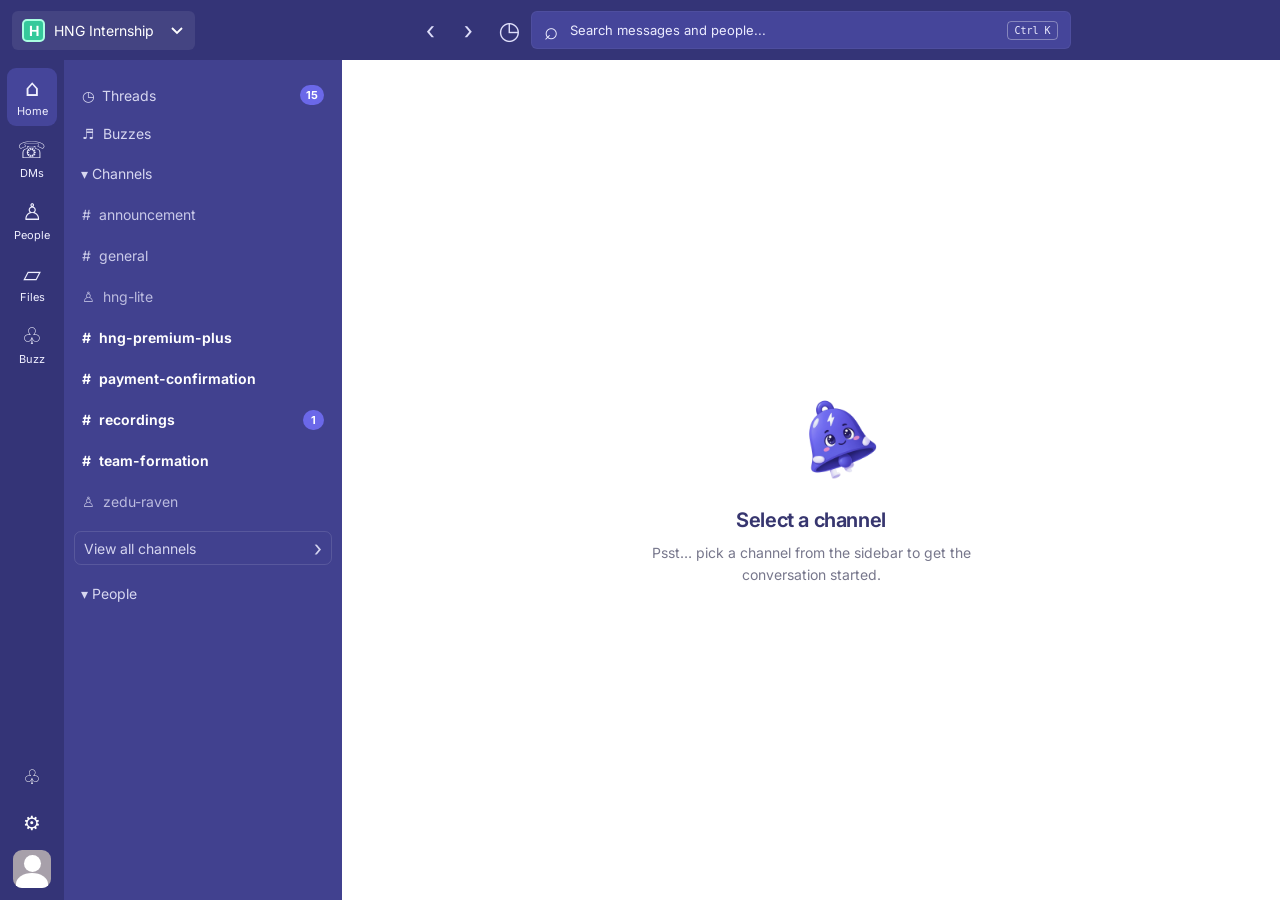
==== commit 7536e7cd: "Feat: Add paper plane animation, heart thump, and fix character walk cycle" ====
--- a/index.html
+++ b/index.html
@@ -4,47 +4,38 @@
     <meta charset="UTF-8" />
     <meta name="viewport" content="width=device-width, initial-scale=1.0" />
     <meta name="theme-color" content="#343477" />
-    <title>Zedu — Account Settings</title>
+    <title>Zedu — Channels</title>
     <link rel="stylesheet" href="style.css" />
+    <script src="script.js" defer></script>
   </head>
   <body>
     <div class="app-shell">
       <header class="topbar">
-        <button class="workspace-switch" aria-label="Switch workspace">
+        <button class="workspace-switch" type="button">
           <span class="workspace-mark">H</span>
-          <span>HNG Internship</span>
+          <span class="workspace-name">HNG Internship</span>
           <svg viewBox="0 0 16 16" aria-hidden="true">
             <path d="m3 6 5 5 5-5" />
           </svg>
         </button>
+
         <div class="topbar-tools">
-          <button class="icon-button history-button" aria-label="Back">
-            <svg viewBox="0 0 24 24">
-              <path d="m15 18-6-6 6-6" />
-              <path d="M9 12h10" />
-            </svg>
-          </button>
-          <button class="icon-button history-button" aria-label="Forward">
-            <svg viewBox="0 0 24 24">
-              <path d="m9 18 6-6-6-6" />
-              <path d="M15 12H5" />
-            </svg>
+          <button class="icon-button" aria-label="Back" type="button">‹</button>
+          <button class="icon-button" aria-label="Forward" type="button">
+            ›
           </button>
           <button
-            class="icon-button history-button"
+            class="icon-button"
             aria-label="Recent activity"
+            type="button"
           >
-            <svg viewBox="0 0 24 24">
-              <circle cx="12" cy="12" r="8" />
-              <path d="M12 7v5l3 2" />
-            </svg>
+            ◷
           </button>
-          <button class="search-bar" aria-label="Search messages and people">
-            <svg viewBox="0 0 24 24" aria-hidden="true">
-              <circle cx="10.8" cy="10.8" r="6.8" />
-              <path d="m16 16 5 5" />
-            </svg>
-            <span>Search messages and people...</span><kbd>Ctrl K</kbd>
+
+          <button class="search-bar" type="button">
+            <span class="search-icon">⌕</span>
+            <span>Search messages and people...</span>
+            <kbd>Ctrl K</kbd>
           </button>
         </div>
       </header>
@@ -52,241 +43,126 @@
       <div class="workspace">
         <nav class="rail" aria-label="Main navigation">
           <div class="rail-primary">
-            <button class="rail-item">
-              <svg viewBox="0 0 24 24">
-                <path
-                  d="m3 10 9-7 9 7v10a1 1 0 0 1-1 1h-5v-7H9v7H4a1 1 0 0 1-1-1z"
-                /></svg
-              ><span>Home</span>
+            <button class="rail-item selected" type="button">
+              <span class="rail-symbol">⌂</span>
+              <span>Home</span>
             </button>
-            <button class="rail-item">
-              <svg viewBox="0 0 24 24">
-                <path
-                  d="M21 11.5a8.4 8.4 0 0 1-.9 3.8 8.5 8.5 0 0 1-7.6 4.7 8.4 8.4 0 0 1-3.8-.9L3 21l1.9-5.7a8.4 8.4 0 0 1-.9-3.8 8.5 8.5 0 0 1 4.7-7.6 8.4 8.4 0 0 1 3.8-.9h.5a8.5 8.5 0 0 1 8 8z"
-                /></svg
-              ><span>DMs</span>
+            <button class="rail-item" type="button">
+              <span class="rail-symbol">☏</span>
+              <span>DMs</span>
             </button>
-            <button class="rail-item">
-              <svg viewBox="0 0 24 24">
-                <circle cx="12" cy="8" r="4" />
-                <path d="M4 21v-2a8 8 0 0 1 16 0v2" /></svg
-              ><span>People</span>
+            <button class="rail-item" type="button">
+              <span class="rail-symbol">♙</span>
+              <span>People</span>
             </button>
-            <button class="rail-item">
-              <svg viewBox="0 0 24 24">
-                <path d="M3 7h7l2 2h9v11H3z" />
-                <path d="M3 7V4h7l2 3" /></svg
-              ><span>Files</span>
+            <button class="rail-item" type="button">
+              <span class="rail-symbol">▱</span>
+              <span>Files</span>
             </button>
-            <button class="rail-item">
-              <svg viewBox="0 0 24 24">
-                <path
-                  d="M22 16.9v3a2 2 0 0 1-2.2 2 19.8 19.8 0 0 1-8.6-3.1 19.4 19.4 0 0 1-6-6A19.8 19.8 0 0 1 2.1 4.2 2 2 0 0 1 4.1 2h3a2 2 0 0 1 2 1.7l.5 3a2 2 0 0 1-.6 1.9L7.1 10.5a16 16 0 0 0 6 6l1.9-1.9a2 2 0 0 1 1.9-.6l3 .5a2 2 0 0 1 2.1 2.4z"
-                /></svg
-              ><span>Buzz</span>
+            <button class="rail-item" type="button">
+              <span class="rail-symbol">♧</span>
+              <span>Buzz</span>
             </button>
           </div>
+
           <div class="rail-bottom">
-            <button class="rail-icon" aria-label="Notifications">
-              <svg viewBox="0 0 24 24">
-                <path d="M18 8a6 6 0 0 0-12 0c0 7-3 7-3 9h18c0-2-3-2-3-9" />
-                <path d="M10 21h4" />
-              </svg>
+            <button class="rail-icon" aria-label="Notifications" type="button">
+              ♧
             </button>
-            <button class="rail-icon selected" aria-label="Settings">
-              <svg viewBox="0 0 24 24">
-                <circle cx="12" cy="12" r="3" />
-                <path
-                  d="m19.4 15 .1.1 1.4 1.1-1.4 2.4-1.7-.7a8 8 0 0 1-1.7 1l-.3 1.8h-2.8l-.3-1.8a8 8 0 0 1-1.7-1l-1.7.7-1.4-2.4L7.3 15a8 8 0 0 1 0-2l-1.4-1.1 1.4-2.4 1.7.7a8 8 0 0 1 1.7-1l.3-1.8h2.8l.3 1.8a8 8 0 0 1 1.7 1l1.7-.7 1.4 2.4-1.4 1.1a8 8 0 0 1-.1 2z"
-                />
-              </svg>
+            <button class="rail-icon" aria-label="Settings" type="button">
+              ⚙
             </button>
-            <button class="rail-avatar" aria-label="Your profile">
-              <span class="avatar-head"></span><span class="avatar-body"></span>
+            <button class="rail-avatar" aria-label="Your profile" type="button">
+              <span class="avatar-head"></span>
+              <span class="avatar-body"></span>
             </button>
           </div>
         </nav>
 
-        <aside class="settings-sidebar">
-          <div class="settings-category">
-            <span class="chevron">⌄</span> Personal
-          </div>
-          <button class="settings-link active">
-            <svg viewBox="0 0 24 24">
-              <circle cx="12" cy="8" r="4" />
-              <path d="M4 21v-2a8 8 0 0 1 16 0v2" /></svg
-            >Account
+        <aside class="channel-sidebar" aria-label="Workspace channels">
+          <button class="sidebar-heading" type="button">
+            <span>◷</span> Threads <span class="count-badge">15</span>
           </button>
-          <button class="settings-link">
-            <svg viewBox="0 0 24 24">
-              <path d="M18 8a6 6 0 0 0-12 0c0 7-3 7-3 9h18c0-2-3-2-3-9" />
-              <path d="M10 21h4" /></svg
-            >Notifications
+          <button class="sidebar-heading" type="button">
+            <span>♬</span> Buzzes
           </button>
-          <button class="settings-link">
-            <svg viewBox="0 0 24 24">
-              <path d="M12 3a9 9 0 1 0 9 9" />
-              <path d="M12 3v9l6 3" />
-              <circle cx="12" cy="12" r="2" /></svg
-            >Appearance
+
+          <div class="section-heading">▾ Channels</div>
+
+          <button class="channel-link" type="button">
+            # <span>announcement</span>
           </button>
-          <button class="settings-link">
-            <svg viewBox="0 0 24 24">
-              <rect x="4" y="10" width="16" height="11" rx="2" />
-              <path d="M8 10V7a4 4 0 0 1 8 0v3" /></svg
-            >Security
+          <button class="channel-link" type="button">
+            # <span>general</span>
           </button>
+          <button class="channel-link locked" type="button">
+            ♙ <span>hng-lite</span>
+          </button>
+          <button class="channel-link strong" type="button">
+            # <span>hng-premium-plus</span>
+          </button>
+          <button class="channel-link strong" type="button">
+            # <span>payment-confirmation</span>
+          </button>
+          <button class="channel-link strong" type="button">
+            # <span>recordings</span><span class="unread-badge">1</span>
+          </button>
+          <button class="channel-link strong" type="button">
+            # <span>team-formation</span>
+          </button>
+          <button class="channel-link locked" type="button">
+            ♙ <span>zedu-raven</span>
+          </button>
+
+          <button class="view-channels" type="button">
+            View all channels <span>›</span>
+          </button>
+
+          <div class="section-heading people-heading">▾ People</div>
         </aside>
 
-        <main class="main-content">
-          <div class="page-heading">
-            <h1>Your Account Information</h1>
-            <p>Manage your account data with ease.</p>
-          </div>
+        <main class="channel-main">
+          <section
+            class="channel-empty-state"
+            id="channelEmptyState"
+            aria-labelledby="emptyTitle"
+          >
+            <div class="bell-stage" id="bellStage">
+              <img
+                id="channelBellmoji"
+                class="channel-bellmoji"
+                src="public/images/bellmoji/bell-walk-1.png"
+                alt="Bellmoji, your friendly workspace guide"
+                draggable="false"
+              />
+              <span class="pointing-hint" id="pointingHint" aria-hidden="true"
+                >↖</span
+              >
+              <span class="paper-plane" id="paperPlane" aria-hidden="true"
+                >✈</span
+              >
+            </div>
 
-          <div class="account-grid">
-            <section class="account-card">
-              <button class="edit-button" aria-label="Edit profile">
-                <svg viewBox="0 0 24 24">
-                  <path d="m14 5 5 5" />
-                  <path
-                    d="M4 20l4.2-.8L19 8.4a2.1 2.1 0 0 0-3-3L5.2 16.2 4 20z"
-                  />
-                </svg>
-              </button>
-              <div
-                class="profile-placeholder"
-                aria-label="Profile picture placeholder"
-              >
-                <span class="placeholder-head"></span
-                ><span class="placeholder-body"></span>
-              </div>
-              <div class="field-label">Name</div>
-              <div class="display-name">
-                Denise_davida <span class="status-dot"></span>
-                <span class="handle">@denise_davida</span>
-              </div>
-              <div class="field-label status-label">Status</div>
-              <div class="muted-value">No status set</div>
-              <button class="text-link">Set a status</button>
-              <div class="field-label timezone-label">Time Zone</div>
-              <div class="display-value">Africa/Lagos</div>
-            </section>
-            <section class="email-card">
-              <div class="field-label">Email Address</div>
-              <div class="display-value">intern@gmail.com</div>
-            </section>
-          </div>
+            <h1 class="channel-empty-title" id="emptyTitle">
+              Select a channel
+            </h1>
 
-          <button class="leave-trigger" id="leaveTrigger">
-            Leave Organisation
-          </button>
-          <p class="prototype-note">
-            A little personality for a big decision. <span>⚡</span>
-          </p>
+            <p class="channel-empty-description">
+              Psst… pick a channel from the sidebar to get the conversation
+              started.
+            </p>
+          </section>
+
+          <section class="channel-preview" id="channelPreview" hidden>
+            <div class="preview-symbol">#</div>
+            <h1 id="previewTitle">general</h1>
+            <p>This is a preview of the channel screen.</p>
+            <button id="backToEmpty" type="button">
+              Return to empty state
+            </button>
+          </section>
         </main>
       </div>
     </div>
-
-    <!-- Confirmation modal -->
-    <div class="modal-backdrop" id="leaveBackdrop" hidden>
-      <section
-        class="leave-modal"
-        role="dialog"
-        aria-modal="true"
-        aria-labelledby="modalTitle"
-        aria-describedby="modalDescription"
-      >
-        <header class="modal-header">
-          <h2 id="modalTitle">Leave Organisation</h2>
-          <button class="modal-close" id="modalClose" aria-label="Close dialog">
-            ×
-          </button>
-        </header>
-        <div class="modal-content">
-          <div class="modal-bell-stage">
-            <div class="bell-aura"></div>
-            <div
-              class="bell-character sad"
-              id="modalBell"
-              aria-label="Sad Zedu bell mascot"
-            >
-              <img
-                class="bell-image sad-bell-image"
-                src="sad-bellmoji.png"
-                alt=""
-              />
-            </div>
-            <div class="bell-caption" id="bellCaption">
-              A tiny bell with big feelings.
-            </div>
-          </div>
-          <p class="confirmation-copy" id="modalDescription">
-            Are you sure you want to leave <strong>HNG Internship</strong>? You
-            will lose:
-          </p>
-          <ul class="consequence-list">
-            <li>
-              <span class="check-circle">✓</span>Access to this organisation.
-            </li>
-            <li><span class="check-circle">✓</span>All your chats history.</li>
-          </ul>
-          <div class="warning-note">
-            <strong>Note:</strong> This action cannot be undone.
-          </div>
-        </div>
-        <footer class="modal-actions">
-          <button class="cancel-button" id="cancelLeave">Cancel</button>
-          <button class="confirm-leave-button" id="confirmLeave">
-            Leave Organisation
-          </button>
-        </footer>
-      </section>
-    </div>
-
-    <!-- Centred happy Bellmoji celebration -->
-    <div class="celebration" id="celebration" aria-live="polite" hidden>
-      <div class="celebration-card">
-        <div
-          class="celebration-character bell-character happy"
-          id="happyBell"
-          aria-hidden="true"
-        >
-          <img
-            class="bell-image happy-bell-image"
-            src="happy-bellmoji.png"
-            alt=""
-          />
-        </div>
-        <div class="celebration-copy">
-          <strong id="celebrationTitle">Phew! You're staying!</strong>
-          <span id="celebrationSubtitle"
-            >The team (and this tiny bell) is glad. 💜</span
-          >
-        </div>
-        <button
-          id="dismissCelebration"
-          class="dismiss-celebration"
-          aria-label="Dismiss message"
-        >
-          ×
-        </button>
-      </div>
-      <span class="spark spark-one">✦</span
-      ><span class="spark spark-two">✧</span
-      ><span class="spark spark-three">✦</span>
-    </div>
-
-    <!-- Safe demo-only confirmation after the destructive-looking action -->
-    <div class="toast" id="demoToast" role="status" hidden>
-      <span class="toast-icon">⚡</span>
-      <span
-        ><strong>Prototype only</strong
-        ><small>No organisation changes were made.</small></span
-      >
-      <button id="dismissToast" aria-label="Dismiss notification">×</button>
-    </div>
-
-    <script src="script.js"></script>
   </body>
 </html>
--- a/style.css
+++ b/style.css
@@ -1,189 +1,699 @@
-@import url('https://fonts.googleapis.com/css2?family=Inter:wght@400;500;600;650;700;750&display=swap');
+@import url('https://fonts.googleapis.com/css2?family=Inter:wght@400;500;600;700&display=swap');
 
 :root {
   --navy: #343477;
-  --navy-deep: #29295f;
   --side: #41418f;
-  --side-active: #6260e8;
-  --purple: #5757cd;
-  --ink: #171923;
-  --muted: #6b7280;
-  --line: #e4e6eb;
-  --red: #d9272e;
-  --green: #35b77c;
-}
-* { box-sizing: border-box; }
-html, body { min-height: 100%; margin: 0; }
-body { font-family: Inter, ui-sans-serif, system-ui, -apple-system, "Segoe UI", sans-serif; color: var(--ink); background: #fff; font-size: 14px; }
-button { font: inherit; }
-button:focus-visible { outline: 3px solid #a5b4fc; outline-offset: 3px; }
-.app-shell { min-height: 100vh; display: flex; flex-direction: column; overflow: hidden; }
-.topbar { height: 82px; flex: 0 0 82px; display: flex; align-items: center; gap: 24px; padding: 0 24px; background: var(--navy); color: white; }
-.workspace-switch { display: flex; align-items: center; gap: 10px; border: 0; color: #fff; background: rgba(255,255,255,.08); border-radius: 6px; padding: 9px 12px; min-width: 172px; cursor: pointer; font-weight: 500; }
-.workspace-switch svg { width: 16px; height: 16px; margin-left: auto; fill: none; stroke: currentColor; stroke-width: 2; }
-.workspace-mark { width: 23px; height: 23px; display: grid; place-items: center; background: #35c99b; border: 2px solid #a9ffe2; color: white; border-radius: 5px; font-weight: 750; font-size: 13px; }
-.topbar-tools { flex: 1; display: flex; align-items: center; justify-content: center; gap: 12px; min-width: 0; }
-.icon-button, .rail-icon { border: 0; background: transparent; color: #d5d5f0; display: grid; place-items: center; cursor: pointer; }
-.icon-button { width: 28px; height: 32px; }
-.icon-button svg, .search-bar svg { width: 20px; height: 20px; fill: none; stroke: currentColor; stroke-width: 1.8; stroke-linecap: round; stroke-linejoin: round; }
-.search-bar { display: flex; align-items: center; gap: 12px; height: 38px; width: min(540px, 60vw); border: 1px solid rgba(255,255,255,.04); background: #45459a; color: #ececff; border-radius: 6px; padding: 0 12px; text-align: left; }
-.search-bar span { flex: 1; font-size: 13px; }
-kbd { border: 1px solid rgba(255,255,255,.35); border-radius: 4px; padding: 3px 6px; font: 11px Inter, sans-serif; white-space: nowrap; }
-.workspace { min-height: calc(100vh - 82px); display: grid; grid-template-columns: 84px 270px minmax(0, 1fr); }
-.rail { display: flex; flex-direction: column; justify-content: space-between; background: var(--navy); color: #fff; padding: 10px 12px 14px; }
-.rail-primary { display: flex; flex-direction: column; gap: 4px; }
-.rail-item { border: 0; background: transparent; color: #f0f0ff; border-radius: 9px; min-height: 61px; padding: 9px 0 7px; display: flex; flex-direction: column; justify-content: center; align-items: center; gap: 5px; cursor: pointer; font-size: 12px; }
-.rail-item:hover, .rail-icon:hover { background: rgba(255,255,255,.08); }
-.rail-item svg, .rail-icon svg { width: 21px; height: 21px; fill: none; stroke: currentColor; stroke-width: 1.6; stroke-linecap: round; stroke-linejoin: round; }
-.rail-bottom { display: flex; flex-direction: column; align-items: center; gap: 9px; }
-.rail-icon { width: 38px; height: 38px; border-radius: 9px; }
-.rail-icon.selected { background: #6260e8; color: white; }
-.rail-avatar { width: 38px; height: 38px; border: 0; border-radius: 8px; background: #a7a0aa; position: relative; overflow: hidden; cursor: pointer; }
-.avatar-head { position: absolute; width: 17px; height: 17px; border-radius: 50%; background: #fff; top: 5px; left: 11px; }
-.avatar-body { position: absolute; width: 32px; height: 22px; border-radius: 50% 50% 0 0; background: #fff; left: 3px; bottom: -7px; }
-.settings-sidebar { background: var(--side); color: #d7d7f0; padding: 30px 12px; }
-.settings-category { display: flex; align-items: center; gap: 8px; margin: 3px 8px 12px; font-size: 14px; color: #d0d0ef; }
-.chevron { font-size: 19px; line-height: 12px; }
-.settings-link { display: flex; align-items: center; gap: 12px; width: 100%; height: 42px; padding: 0 11px; border: 0; border-radius: 8px; background: transparent; color: #dedef4; text-align: left; cursor: pointer; margin-bottom: 1px; }
-.settings-link svg { width: 20px; height: 20px; fill: none; stroke: currentColor; stroke-width: 1.7; stroke-linecap: round; stroke-linejoin: round; }
-.settings-link.active { color: #fff; background: var(--side-active); }
-.settings-link:not(.active):hover { background: rgba(255,255,255,.08); }
-.main-content { position: relative; padding: 25px 32px 48px; min-width: 0; background: #fff; }
-.page-heading { margin-bottom: 18px; }
-.page-heading h1 { margin: 0 0 4px; font-size: 16px; line-height: 1.4; font-weight: 700; letter-spacing: -.35px; }
-.page-heading p { margin: 0; color: #454b57; font-size: 14px; }
-.account-grid { display: grid; grid-template-columns: minmax(320px, 458px) minmax(280px, 1fr); gap: 16px; align-items: start; max-width: 1060px; }
-.account-card, .email-card { position: relative; border: 1px solid var(--line); border-radius: 13px; background: #fff; }
-.account-card { min-height: 410px; padding: 16px; }
-.edit-button { position: absolute; top: 16px; right: 16px; display: grid; place-items: center; width: 39px; height: 39px; border: 1px solid var(--line); border-radius: 8px; background: white; cursor: pointer; }
-.edit-button svg { width: 22px; height: 22px; fill: none; stroke: #151820; stroke-width: 1.8; stroke-linecap: round; stroke-linejoin: round; }
-.profile-placeholder { width: 143px; height: 143px; position: relative; overflow: hidden; border-radius: 13px; background: #8b7889; margin-bottom: 17px; }
-.placeholder-head { position: absolute; width: 60px; height: 60px; border-radius: 50%; background: white; left: 41px; top: 18px; }
-.placeholder-body { position: absolute; width: 146px; height: 76px; background: white; border-radius: 70px 70px 0 0; left: -1px; top: 87px; }
-.field-label { color: #626875; font-size: 14px; margin-bottom: 10px; }
-.display-name { display: flex; align-items: center; gap: 8px; font-size: 16px; margin-bottom: 20px; }
-.status-dot { width: 8px; height: 8px; border-radius: 50%; background: #d1d5db; }
-.handle { color: #747b88; font-size: 14px; }
-.status-label { margin-bottom: 12px; }
-.muted-value { color: #737987; font-size: 15px; margin-bottom: 7px; }
-.text-link { color: var(--purple); padding: 0; border: 0; background: transparent; cursor: pointer; font-size: 13px; }
-.timezone-label { margin-top: 25px; margin-bottom: 10px; }
-.display-value { font-size: 15px; }
-.email-card { min-height: 86px; padding: 18px 16px; }
-.email-card .field-label { margin-bottom: 12px; }
-.leave-trigger { margin-top: 24px; min-height: 39px; padding: 0 15px; border: 1px solid #e02c32; border-radius: 5px; background: #fff; color: #d9272e; font-size: 13px; font-weight: 600; cursor: pointer; transition: background .18s, color .18s, transform .18s; }
-.leave-trigger:hover { background: #fff5f5; transform: translateY(-1px); }
-.prototype-note { margin-top: 28px; color: #9aa0ac; font-size: 12px; }
-.prototype-note span { color: var(--purple); }
-
-/* Leave modal */
-.modal-backdrop { position: fixed; inset: 0; z-index: 50; display: grid; place-items: center; padding: 20px; background: rgba(23, 24, 34, .52); animation: backdrop-in .2s ease both; }
-.modal-backdrop[hidden], .celebration[hidden], .toast[hidden] { display: none !important; }
-@keyframes backdrop-in { from { opacity: 0; } to { opacity: 1; } }
-.leave-modal { width: min(578px, 100%); border-radius: 9px; background: #fff; box-shadow: 0 24px 70px rgba(17,24,39,.24); overflow: hidden; animation: modal-in .32s cubic-bezier(.2,.85,.25,1.15) both; }
-@keyframes modal-in { from { opacity: 0; transform: translateY(14px) scale(.97); } to { opacity: 1; transform: translateY(0) scale(1); } }
-.modal-header { min-height: 61px; display: flex; align-items: center; justify-content: space-between; padding: 0 16px; border-bottom: 1px solid #e6e7eb; }
-.modal-header h2 { font-size: 18px; letter-spacing: -.6px; margin: 0; font-weight: 700; }
-.modal-close { display: grid; place-items: center; width: 26px; height: 26px; padding: 0; border: 1px solid #e0e2e7; background: white; color: #69707c; font-size: 25px; font-weight: 300; line-height: 1; cursor: pointer; }
-.modal-close:hover { background: #f5f5f8; }
-.modal-content { padding: 0 24px; }
-.modal-bell-stage { min-height: 174px; display: flex; flex-direction: column; justify-content: center; align-items: center; position: relative; padding-top: 10px; }
-.bell-aura { position: absolute; width: 124px; height: 100px; border-radius: 50%; background: radial-gradient(ellipse, rgba(111,108,239,.13), rgba(111,108,239,0) 70%); }
-.bell-character { width: 104px; height: 112px; position: relative; z-index: 1; transform-origin: 50% 85%; }
-.bell-image { display: block; width: 100%; height: 100%; object-fit: contain; position: relative; z-index: 2; user-select: none; -webkit-user-drag: none; }
-.bell-character.sad { animation: sad-enter .65s cubic-bezier(.2,1.5,.45,1) both, sad-pulse 2.2s ease-in-out .65s infinite; }
-@keyframes sad-enter { 0% { transform: translateY(14px) scale(.82); opacity: 0; } 68% { transform: translateY(-3px) scale(1.04); opacity: 1; } 100% { transform: translateY(0) scale(1); } }
-@keyframes sad-pulse { 0%, 100% { transform: scale(1); } 50% { transform: scale(1.035); } }
-.bell-caption { margin-top: -2px; color: #7b78bd; font-size: 11px; font-weight: 600; letter-spacing: .15px; }
-.confirmation-copy { margin: 0 0 14px; font-size: 13px; line-height: 1.6; color: #242733; }
-.confirmation-copy strong { color: #5c5bb7; font-weight: 500; }
-.consequence-list { display: flex; flex-direction: column; gap: 9px; list-style: none; margin: 0 0 18px; padding: 0; font-size: 13px; }
-.consequence-list li { display: flex; align-items: center; gap: 9px; }
-.check-circle { display: inline-grid; place-items: center; width: 17px; height: 17px; border: 1.8px solid #36b77e; border-radius: 50%; color: #36b77e; font-weight: 700; font-size: 11px; flex: 0 0 17px; }
-.warning-note { border-top: 1px solid #e6e7eb; padding: 13px 0 14px; color: #777d88; font-size: 12px; }
-.warning-note strong { color: #717784; }
-.modal-actions { display: flex; justify-content: flex-end; align-items: center; gap: 12px; padding: 0 24px 24px; }
-.cancel-button, .confirm-leave-button { min-height: 42px; border-radius: 6px; padding: 0 17px; cursor: pointer; transition: transform .15s, background .15s; }
-.cancel-button { background: #fff; border: 1px solid #d6d9df; color: #454b56; }
-.cancel-button:hover { background: #f7f7fa; }
-.confirm-leave-button { background: #d9272e; color: #fff; border: 1px solid #d9272e; font-weight: 600; }
-.confirm-leave-button:hover { background: #bb1f26; }
-.cancel-button:active, .confirm-leave-button:active { transform: scale(.98); }
-
-/* Centred happy Bellmoji celebration */
-.celebration { position: fixed; inset: 0; z-index: 55; display: grid; place-items: center; padding: 20px; background: rgba(28, 27, 61, .42); backdrop-filter: blur(3px); -webkit-backdrop-filter: blur(3px); opacity: 1; }
-.celebration.replay { animation: celebration-backdrop-in .22s ease both; }
-@keyframes celebration-backdrop-in { from { opacity: 0; } to { opacity: 1; } }
-.celebration-card { position: relative; width: min(370px, calc(100vw - 36px)); display: flex; flex-direction: column; align-items: center; gap: 12px; padding: 25px 25px 27px; border: 1px solid rgba(255,255,255,.65); border-radius: 24px; background: rgba(255,255,255,.12); box-shadow: 0 24px 70px rgba(18,17,51,.14); text-align: center; pointer-events: auto; }
-.celebration-character { flex: 0 0 auto; width: 132px; height: 140px; margin: 0 auto 2px; }
-.bell-character.happy { animation: happy-pop .62s cubic-bezier(.18,1.35,.38,1) both, happy-rock 1.15s ease-in-out .62s infinite; }
-@keyframes happy-pop { 0% { opacity: 0; transform: translateY(18px) scale(.55) rotate(-9deg); } 65% { opacity: 1; transform: translateY(-5px) scale(1.08) rotate(4deg); } 100% { opacity: 1; transform: translateY(0) scale(1) rotate(0); } }
-@keyframes happy-rock { 0%, 100% { transform: rotate(0deg) translateY(0); } 25% { transform: rotate(-7deg) translateY(-2px); } 75% { transform: rotate(7deg) translateY(-2px); } }
-.celebration-copy { display: flex; flex-direction: column; align-items: center; gap: 7px; width: 100%; min-width: 0; }
-.celebration-copy strong { color: #fff; font-size: 20px; line-height: 1.3; text-shadow: 0 2px 12px rgba(20,18,59,.18); }
-.celebration-copy span { color: rgba(255,255,255,.94); font-size: 13px; line-height: 1.5; text-shadow: 0 1px 8px rgba(20,18,59,.16); }
-.dismiss-celebration { position: absolute; top: 10px; right: 10px; display: grid; place-items: center; width: 30px; height: 30px; border: 1px solid rgba(255,255,255,.4); border-radius: 50%; color: #fff; background: rgba(255,255,255,.12); font-size: 22px; line-height: 1; cursor: pointer; pointer-events: auto; }
-.dismiss-celebration:hover { background: rgba(255,255,255,.24); }
-.spark { position: absolute; color: #fff; font-size: 24px; pointer-events: none; text-shadow: 0 2px 10px rgba(29,26,90,.15); animation: sparkle 1s ease-in-out infinite; }
-.spark-one { left: calc(50% - 100px); top: calc(50% - 105px); }
-.spark-two { left: calc(50% + 73px); top: calc(50% - 120px); animation-delay: .3s; }
-.spark-three { left: calc(50% + 105px); top: calc(50% + 5px); animation-delay: .55s; }
-@keyframes sparkle { 0%,100% { opacity: .35; transform: scale(.75) rotate(0); } 50% { opacity: 1; transform: scale(1.12) rotate(22deg); } }
-.toast { position: fixed; z-index: 60; right: 22px; bottom: 22px; display: flex; align-items: center; gap: 12px; max-width: calc(100vw - 32px); padding: 13px 14px; background: #fff; border: 1px solid #e5e7eb; border-radius: 12px; box-shadow: 0 8px 28px rgba(20,20,50,.16); }
-.toast-icon { display: grid; place-items: center; width: 34px; height: 34px; border-radius: 10px; background: #f0efff; color: var(--purple); }
-.toast span:nth-child(2) { display: flex; flex-direction: column; gap: 3px; }
-.toast strong { font-size: 12px; }
-.toast small { color: #777d88; font-size: 11px; }
-.toast button { margin-left: 5px; border: 0; background: transparent; color: #777d88; font-size: 20px; cursor: pointer; }
-
-@media (min-width: 1500px) {
-  .workspace { grid-template-columns: 84px 270px minmax(0, 1fr); }
-  .main-content { padding: 26px 32px 48px; }
-}
-@media (max-width: 1050px) {
-  .workspace { grid-template-columns: 72px 220px minmax(0, 1fr); }
-  .rail { padding-left: 8px; padding-right: 8px; }
-  .main-content { padding: 25px 22px 40px; }
-  .account-grid { grid-template-columns: minmax(280px, 1fr); max-width: 540px; }
-  .email-card { order: -1; }
-}
-@media (max-width: 700px) {
-  .topbar { height: 64px; flex-basis: 64px; padding: 0 12px; }
-  .workspace-switch { min-width: 0; padding: 8px; gap: 7px; }
-  .workspace-switch > span:nth-child(2) { display: none; }
-  .topbar-tools { justify-content: flex-end; gap: 3px; }
-  .history-button { display: none; }
-  .search-bar { width: min(100%, 360px); gap: 7px; }
-  .search-bar span { overflow: hidden; white-space: nowrap; text-overflow: ellipsis; font-size: 12px; }
+  --side-hover: #4b4b9c;
+  --purple: #6260e8;
+  --ink: #37366f;
+  --muted: #c9c9e8;
+}
+
+* {
+  box-sizing: border-box;
+}
+
+html,
+body {
+  width: 100%;
+  min-height: 100%;
+  margin: 0;
+}
+
+body {
+  font-family: Inter, system-ui, sans-serif;
+  font-size: 14px;
+  color: #202130;
+  background: white;
+}
+
+button {
+  font: inherit;
+  -webkit-tap-highlight-color: transparent;
+}
+
+button:focus-visible {
+  outline: 3px solid #aaa8ff;
+  outline-offset: 2px;
+}
+
+.app-shell {
+  min-height: 100vh;
+  display: flex;
+  flex-direction: column;
+  overflow: hidden;
+}
+
+/* Top navigation */
+
+.topbar {
+  height: 60px;
+  flex: 0 0 60px;
+  display: flex;
+  align-items: center;
+  gap: 24px;
+  padding: 0 12px;
+  color: white;
+  background: var(--navy);
+}
+
+.workspace-switch {
+  min-width: 183px;
+  display: flex;
+  align-items: center;
+  gap: 9px;
+  padding: 8px 10px;
+  border: 0;
+  border-radius: 6px;
+  color: white;
+  background: rgba(255,255,255,.08);
+  cursor: pointer;
+  text-align: left;
+}
+
+.workspace-switch svg {
+  width: 16px;
+  height: 16px;
+  margin-left: auto;
+  fill: none;
+  stroke: currentColor;
+  stroke-width: 1.8;
+}
+
+.workspace-mark {
+  width: 23px;
+  height: 23px;
+  flex: 0 0 auto;
+  display: grid;
+  place-items: center;
+  border: 2px solid #a9ffe2;
+  border-radius: 5px;
+  background: #35c99b;
+  font-weight: 700;
+}
+
+.topbar-tools {
+  flex: 1;
+  min-width: 0;
+  display: flex;
+  align-items: center;
+  justify-content: center;
+  gap: 10px;
+}
+
+.icon-button {
+  width: 28px;
+  height: 32px;
+  border: 0;
+  border-radius: 5px;
+  color: #dedefa;
+  background: transparent;
+  font-size: 25px;
+  cursor: pointer;
+}
+
+.icon-button:hover {
+  background: rgba(255,255,255,.08);
+}
+
+.search-bar {
+  width: min(540px, 60vw);
+  height: 38px;
+  display: flex;
+  align-items: center;
+  gap: 12px;
+  padding: 0 12px;
+  border: 1px solid rgba(255,255,255,.05);
+  border-radius: 6px;
+  color: #ececff;
+  background: #45459a;
+  text-align: left;
+  cursor: pointer;
+}
+
+.search-bar span:nth-child(2) {
+  flex: 1;
+  overflow: hidden;
+  font-size: 13px;
+  white-space: nowrap;
+  text-overflow: ellipsis;
+}
+
+.search-icon {
+  font-size: 24px;
+}
+
+kbd {
+  padding: 3px 6px;
+  border: 1px solid rgba(255,255,255,.35);
+  border-radius: 4px;
+  font-size: 10px;
+  white-space: nowrap;
+}
+
+/* Main three-column workspace */
+
+.workspace {
+  min-height: calc(100vh - 60px);
+  display: grid;
+  grid-template-columns: 64px 278px minmax(0, 1fr);
+}
+
+.rail {
+  display: flex;
+  flex-direction: column;
+  justify-content: space-between;
+  padding: 8px 7px 12px;
+  color: white;
+  background: var(--navy);
+}
+
+.rail-primary {
+  display: flex;
+  flex-direction: column;
+  gap: 4px;
+}
+
+.rail-item {
+  min-height: 58px;
+  display: flex;
+  flex-direction: column;
+  align-items: center;
+  justify-content: center;
+  gap: 4px;
+  padding: 7px 0;
+  border: 0;
+  border-radius: 9px;
+  color: #f0f0ff;
+  background: transparent;
+  font-size: 11px;
+  cursor: pointer;
+}
+
+.rail-item:hover,
+.rail-icon:hover {
+  background: rgba(255,255,255,.08);
+}
+
+.rail-item.selected {
+  background: #45459a;
+}
+
+.rail-symbol {
+  font-size: 23px;
+  line-height: 1;
+}
+
+.rail-bottom {
+  display: flex;
+  flex-direction: column;
+  align-items: center;
+  gap: 8px;
+}
+
+.rail-icon,
+.rail-avatar {
+  width: 38px;
+  height: 38px;
+  display: grid;
+  place-items: center;
+  border: 0;
+  border-radius: 9px;
+  color: white;
+  background: transparent;
+  font-size: 20px;
+  cursor: pointer;
+}
+
+.rail-avatar {
+  position: relative;
+  overflow: hidden;
+  background: #a7a0aa;
+}
+
+.avatar-head {
+  position: absolute;
+  top: 5px;
+  left: 11px;
+  width: 17px;
+  height: 17px;
+  border-radius: 50%;
+  background: white;
+}
+
+.avatar-body {
+  position: absolute;
+  bottom: -7px;
+  left: 3px;
+  width: 32px;
+  height: 22px;
+  border-radius: 50% 50% 0 0;
+  background: white;
+}
+
+/* Channel sidebar */
+
+.channel-sidebar {
+  min-width: 0;
+  overflow-y: auto;
+  padding: 16px 10px 24px;
+  color: var(--muted);
+  background: var(--side);
+  scrollbar-width: thin;
+  scrollbar-color: #7777bd transparent;
+}
+
+.sidebar-heading {
+  width: 100%;
+  min-height: 38px;
+  display: flex;
+  align-items: center;
+  gap: 8px;
+  padding: 0 8px;
+  border: 0;
+  border-radius: 6px;
+  color: #d7d7f0;
+  background: transparent;
+  text-align: left;
+  cursor: pointer;
+}
+
+.sidebar-heading:hover,
+.channel-link:hover,
+.view-channels:hover {
+  background: rgba(255,255,255,.08);
+}
+
+.count-badge,
+.unread-badge {
+  min-width: 21px;
+  height: 20px;
+  display: grid;
+  place-items: center;
+  margin-left: auto;
+  padding: 0 6px;
+  border-radius: 12px;
+  color: white;
+  background: #6b68e9;
+  font-size: 11px;
+  font-weight: 700;
+}
+
+.section-heading {
+  height: 42px;
+  display: flex;
+  align-items: center;
+  padding: 0 7px;
+  color: #d7d7f0;
+  border-radius: 6px;
+  transition: background-color 0.3s ease, color 0.3s ease;
+}
+
+.channel-link {
+  width: 100%;
+  min-height: 41px;
+  display: flex;
+  align-items: center;
+  gap: 8px;
+  padding: 0 8px;
+  border: 0;
+  border-radius: 6px;
+  color: #c9c9e8;
+  background: transparent;
+  text-align: left;
+  white-space: nowrap;
+  cursor: pointer;
+}
+
+.channel-link span:first-child {
+  overflow: hidden;
+  text-overflow: ellipsis;
+}
+
+.channel-link.strong {
+  color: white;
+  font-weight: 650;
+}
+
+.channel-link.locked {
+  opacity: .9;
+}
+
+.view-channels {
+  width: 100%;
+  height: 34px;
+  display: flex;
+  align-items: center;
+  justify-content: space-between;
+  margin: 9px 0 7px;
+  padding: 0 9px;
+  border: 1px solid rgba(255,255,255,.12);
+  border-radius: 7px;
+  color: #d5d5f0;
+  background: transparent;
+  cursor: pointer;
+}
+
+.view-channels span {
+  font-size: 22px;
+}
+
+.people-heading {
+  margin-top: 4px;
+}
+
+/* Empty state */
+
+.channel-main {
+  position: relative;
+  min-width: 0;
+  min-height: calc(100vh - 60px);
+  background: white;
+}
+
+.channel-empty-state {
+  position: absolute;
+  inset: 0;
+  display: flex;
+  flex-direction: column;
+  align-items: center;
+  justify-content: center;
+  overflow: hidden;
+  padding: 28px 24px;
+  text-align: center;
+}
+
+.bell-stage {
+  position: relative;
+  width: 180px;
+  height: 126px;
+  display: grid;
+  place-items: center;
+  margin-bottom: 4px;
+  overflow: visible;
+}
+
+.channel-bellmoji {
+  position: relative;
+  z-index: 2;
+  display: block;
+  width: 100px;
+  height: 100px;
+  object-fit: contain;
+  user-select: none;
+  pointer-events: none;
+  transform-origin: 50% 85%;
+}
+
+.channel-empty-title {
+  margin: 3px 0 0;
+  color: var(--ink);
+  font-size: 20px;
+  line-height: 1.35;
+  font-weight: 650;
+  letter-spacing: -.4px;
+}
+
+.channel-empty-description {
+  max-width: 330px;
+  margin: 8px 0 0;
+  color: #77778c;
+  font-size: 14px;
+  line-height: 1.55;
+}
+
+/* Bellmoji animation states */
+
+.channel-bellmoji.is-walking {
+  animation: bell-arrive 3s cubic-bezier(.4, .1, .5, 1) both;
+}
+
+/* THE NEW SLOW WALK */
+@keyframes bell-arrive {
+  0% {
+    opacity: 0;
+    transform: translateX(-150px) translateY(6px) scale(1);
+  }
+  4% {
+    opacity: 1;
+  }
+  8%  { transform: translateX(-130px) translateY(-6px) scale(0.98, 1.02); }
+  16% { transform: translateX(-110px) translateY(2px)  scale(1.02, 0.98); }
+  24% { transform: translateX(-90px)  translateY(-6px) scale(0.98, 1.02); }
+  32% { transform: translateX(-70px)  translateY(2px)  scale(1.02, 0.98); }
+  40% { transform: translateX(-50px)  translateY(-6px) scale(0.98, 1.02); }
+  48% { transform: translateX(-30px)  translateY(2px)  scale(1.02, 0.98); }
+  56% { transform: translateX(-10px)  translateY(-6px) scale(0.98, 1.02); }
+  64% { transform: translateX(8px)    translateY(2px)  scale(1.02, 0.98); }
+  72% { transform: translateX(20px)   translateY(-6px) scale(0.98, 1.02); }
+  80% { transform: translateX(26px)   translateY(2px)  scale(1.02, 0.98); }
+  88% { transform: translateX(28px)   translateY(-4px) scale(0.99, 1.01); }
+  96% { transform: translateX(29px)   translateY(1px)  scale(1); }
+  100% {
+    opacity: 1;
+    transform: translateX(30px) translateY(0) scale(1);
+  }
+}
+
+.channel-bellmoji.is-sitting {
+  animation: bell-settle 320ms ease-out both;
+}
+
+.channel-bellmoji.is-pointing {
+  animation: bell-point 420ms ease-out both;
+}
+
+.channel-bellmoji.is-idle {
+  animation: bell-idle 3.2s ease-in-out infinite;
+}
+
+/* The Glowing Arrow */
+.pointing-hint {
+  position: absolute;
+  z-index: 1;
+  top: 5px;
+  left: 7px;
+  color: #7a75ff;
+  font-size: 32px;
+  font-weight: bold;
+  text-shadow: 0 0 12px rgba(122, 117, 255, 0.8);
+  opacity: 0;
+  pointer-events: none;
+}
+
+.pointing-hint.visible {
+  animation: hint-point 1s cubic-bezier(0.2, 0.8, 0.2, 1) both;
+}
+
+@keyframes bell-settle {
+  0% { transform: translateY(-4px) scale(1.03,.96); }
+  55% { transform: translateY(1px) scale(.98,1.02); }
+  100% { transform: translateY(0) scale(1); }
+}
+
+@keyframes bell-point {
+  0% { transform: translateX(0) rotate(0); }
+  45% { transform: translateX(-5px) rotate(-4deg); }
+  75% { transform: translateX(-2px) rotate(2deg); }
+  100% { transform: translateX(0) rotate(0); }
+}
+
+@keyframes bell-idle {
+  0%, 100% { transform: translateY(0) rotate(0); }
+  50% { transform: translateY(-2px) rotate(1deg); }
+}
+
+@keyframes hint-point {
+  0% { opacity: 0; transform: translate(10px, 10px) scale(0.5) rotate(-15deg); }
+  30% { opacity: 1; transform: translate(-5px, -10px) scale(1.1) rotate(5deg); }
+  60% { opacity: 1; transform: translate(-15px, -15px) scale(1) rotate(0deg); }
+  100% { opacity: 0; transform: translate(-25px, -20px) scale(0.8); }
+}
+
+/* Paper Plane */
+.paper-plane {
+  position: absolute;
+  z-index: 10;
+  top: 30px;
+  left: 60px; 
+  font-size: 18px;
+  color: #6260e8;
+  opacity: 0;
+  pointer-events: none;
+  transform: rotate(-15deg);
+  filter: drop-shadow(0 2px 4px rgba(98, 96, 232, 0.3)); /* Adds depth */
+}
+
+/* The dashed paper trail */
+.paper-plane::before {
+  content: "";
+  position: absolute;
+  top: 50%;
+  right: 100%;
+  width: 60px; /* Longer trail */
+  height: 2px;
+  border-bottom: 2px dashed #a3a0f5;
+  opacity: 0;
+  transform: translateY(-50%);
+}
+
+.paper-plane.is-flying {
+  animation: fly-to-channels 1.8s cubic-bezier(0.2, 0.8, 0.3, 1) forwards;
+}
+
+.paper-plane.is-flying::before {
+  animation: trail-fade 1.2s ease-out forwards;
+}
+
+@keyframes fly-to-channels {
+  0% { 
+    opacity: 0; 
+    transform: translate(0, 0) scale(0.6) rotate(-15deg); 
+  }
+  10% { 
+    opacity: 1; 
+    transform: translate(15px, -25px) scale(1) rotate(10deg); 
+  }
+  35% {
+    /* Catching the air, flying up */
+    transform: translate(calc(var(--fly-x) * 0.3), calc(var(--fly-y) * 0.1 - 40px)) scale(1.1) rotate(25deg);
+  }
+  75% {
+    /* Gliding down towards the target */
+    transform: translate(calc(var(--fly-x) * 0.8), calc(var(--fly-y) * 0.8 - 10px)) scale(1) rotate(5deg);
+  }
+  100% { 
+    opacity: 0; 
+    /* Nose dive */
+    transform: translate(var(--fly-x), var(--fly-y)) scale(0.8) rotate(35deg); 
+  }
+}
+
+@keyframes trail-fade {
+  0% { opacity: 0; width: 0; transform: translateY(-50%) rotate(-15deg); }
+  15% { opacity: 1; width: 20px; transform: translateY(-50%) rotate(-15deg); }
+  50% { opacity: 0.8; width: 40px; transform: translateY(-50%) rotate(15deg); }
+  100% { opacity: 0; width: 0; transform: translateY(-50%) rotate(30deg); }
+}
+
+.section-heading.is-hit {
+  animation: heading-thump 800ms cubic-bezier(0.2, 0.8, 0.2, 1);
+  color: white !important;
+}
+
+@keyframes heading-thump {
+  0% { 
+    background-color: rgba(98, 96, 232, 0.6); 
+    transform: scale(1);
+  }
+  15% {
+    /* Thump 1 */
+    transform: scale(1.03); 
+  }
+  30% {
+    transform: scale(0.98);
+  }
+  45% {
+    /* Thump 2 */
+    background-color: rgba(98, 96, 232, 0.4); 
+    transform: scale(1.02);
+  }
+  60% {
+    transform: scale(0.99);
+  }
+  100% { 
+    background-color: transparent; 
+    transform: scale(1);
+  }
+}
+
+/* Clickable channel preview for this prototype */
+.channel-preview {
+  position: absolute;
+  inset: 0;
+  display: flex;
+  flex-direction: column;
+  align-items: center;
+  justify-content: center;
+  padding: 24px;
+  text-align: center;
+}
+
+.channel-preview[hidden] {
+  display: none;
+}
+
+.preview-symbol {
+  width: 54px;
+  height: 54px;
+  display: grid;
+  place-items: center;
+  border-radius: 16px;
+  color: #5757cd;
+  background: #f0efff;
+  font-size: 32px;
+}
+
+.channel-preview h1 {
+  margin: 14px 0 5px;
+  color: var(--ink);
+  font-size: 21px;
+}
+
+.channel-preview p {
+  color: #77778c;
+}
+
+.channel-preview button {
+  margin-top: 12px;
+  padding: 9px 13px;
+  border: 1px solid #d8d8ef;
+  border-radius: 7px;
+  color: #45459a;
+  background: white;
+  cursor: pointer;
+}
+
+.channel-preview button:hover {
+  background: #f6f6ff;
+}
+
+/* Responsive layout */
+@media (max-width: 850px) {
+  .workspace { grid-template-columns: 60px 230px minmax(0,1fr); }
+  .topbar { gap: 10px; }
+  .workspace-switch { min-width: 150px; }
+  .topbar-tools { gap: 4px; }
+  .search-bar { width: min(460px,54vw); }
+}
+
+@media (max-width: 620px) {
+  .topbar { height: 58px; flex-basis: 58px; padding: 0 8px; }
+  .workspace-name { display: none; }
+  .workspace-switch { min-width: 0; padding: 7px; gap: 5px; }
+  .workspace-switch svg { margin-left: 0; }
+  .topbar-tools { justify-content: flex-end; }
+  .topbar-tools .icon-button { display: none; }
+  .search-bar { width: min(100%,360px); gap: 7px; padding: 0 8px; }
+  .search-bar span:nth-child(2) { font-size: 12px; }
   kbd { display: none; }
-  .workspace { min-height: calc(100vh - 64px); grid-template-columns: 58px minmax(0, 1fr); }
-  .rail { padding: 8px 6px; }
-  .rail-item { font-size: 10px; min-height: 53px; }
-  .rail-item svg { width: 19px; height: 19px; }
-  .settings-sidebar { display: none; }
-  .main-content { padding: 22px 15px 35px; }
-  .account-card { min-height: 390px; padding: 14px; }
-  .profile-placeholder { width: 122px; height: 122px; }
-  .placeholder-head { width: 52px; height: 52px; left: 35px; top: 15px; }
-  .placeholder-body { width: 126px; top: 75px; }
-  .display-name { flex-wrap: wrap; font-size: 14px; }
-  .handle { font-size: 12px; }
-  .modal-backdrop { padding: 12px; }
-  .modal-header { min-height: 56px; }
-  .modal-header h2 { font-size: 16px; }
-  .modal-content { padding: 0 17px; }
-  .modal-bell-stage { min-height: 155px; }
-  .modal-actions { padding: 0 17px 18px; gap: 8px; }
-  .cancel-button, .confirm-leave-button { padding: 0 12px; font-size: 12px; }
-  .celebration { padding: 16px; }
-  .celebration-card { width: min(350px, calc(100vw - 32px)); padding: 24px 20px; }
-  .celebration-character { width: 118px; height: 126px; }
-  .celebration-copy strong { font-size: 18px; }
-}
-@media (max-height: 560px) {
-  .celebration-card { gap: 7px; padding: 18px 20px; }
-  .celebration-character { width: 95px; height: 102px; }
-}
+  .workspace { min-height: calc(100vh - 58px); grid-template-columns: 54px minmax(0,1fr); grid-template-rows: auto minmax(300px,1fr); }
+  .rail { grid-column: 1; grid-row: 1 / span 2; padding: 7px 4px; }
+  .rail-item { min-height: 50px; font-size: 10px; }
+  .channel-sidebar { grid-column: 2; grid-row: 1; height: 40vh; min-height: 220px; }
+  .channel-main { grid-column: 2; grid-row: 2; min-height: 45vh; }
+  .channel-empty-state { padding: 18px 14px; }
+  .bell-stage { width: 150px; height: 108px; }
+  .channel-bellmoji { width: 86px; height: 86px; }
+  .channel-empty-title { font-size: 18px; }
+  .channel-empty-description { font-size: 13px; }
+}
+
 @media (prefers-reduced-motion: reduce) {
-  *, *::before, *::after { animation-duration: .01ms !important; animation-iteration-count: 1 !important; scroll-behavior: auto !important; transition-duration: .01ms !important; }
-}
+  *, *::before, *::after {
+    animation-duration: .01ms !important;
+    animation-iteration-count: 1 !important;
+    scroll-behavior: auto !important;
+    transition-duration: .01ms !important;
+  }
+}
